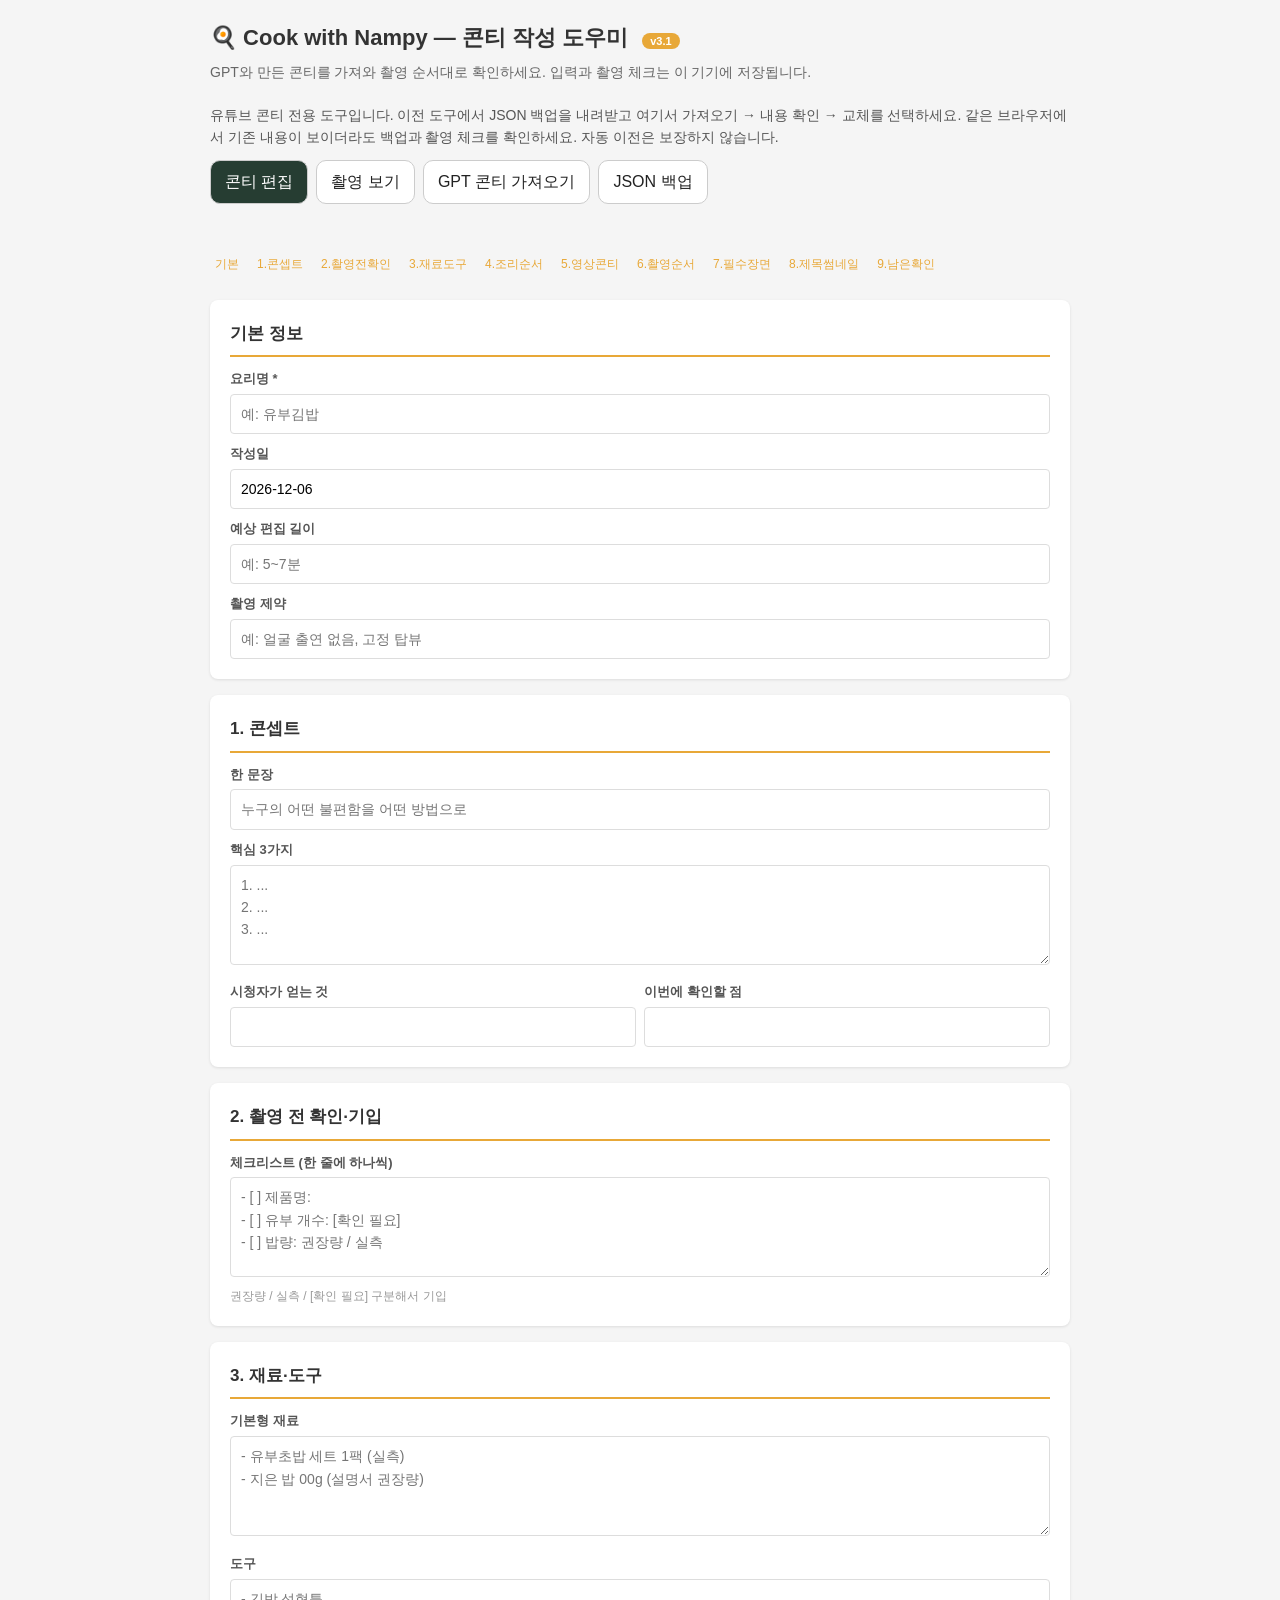
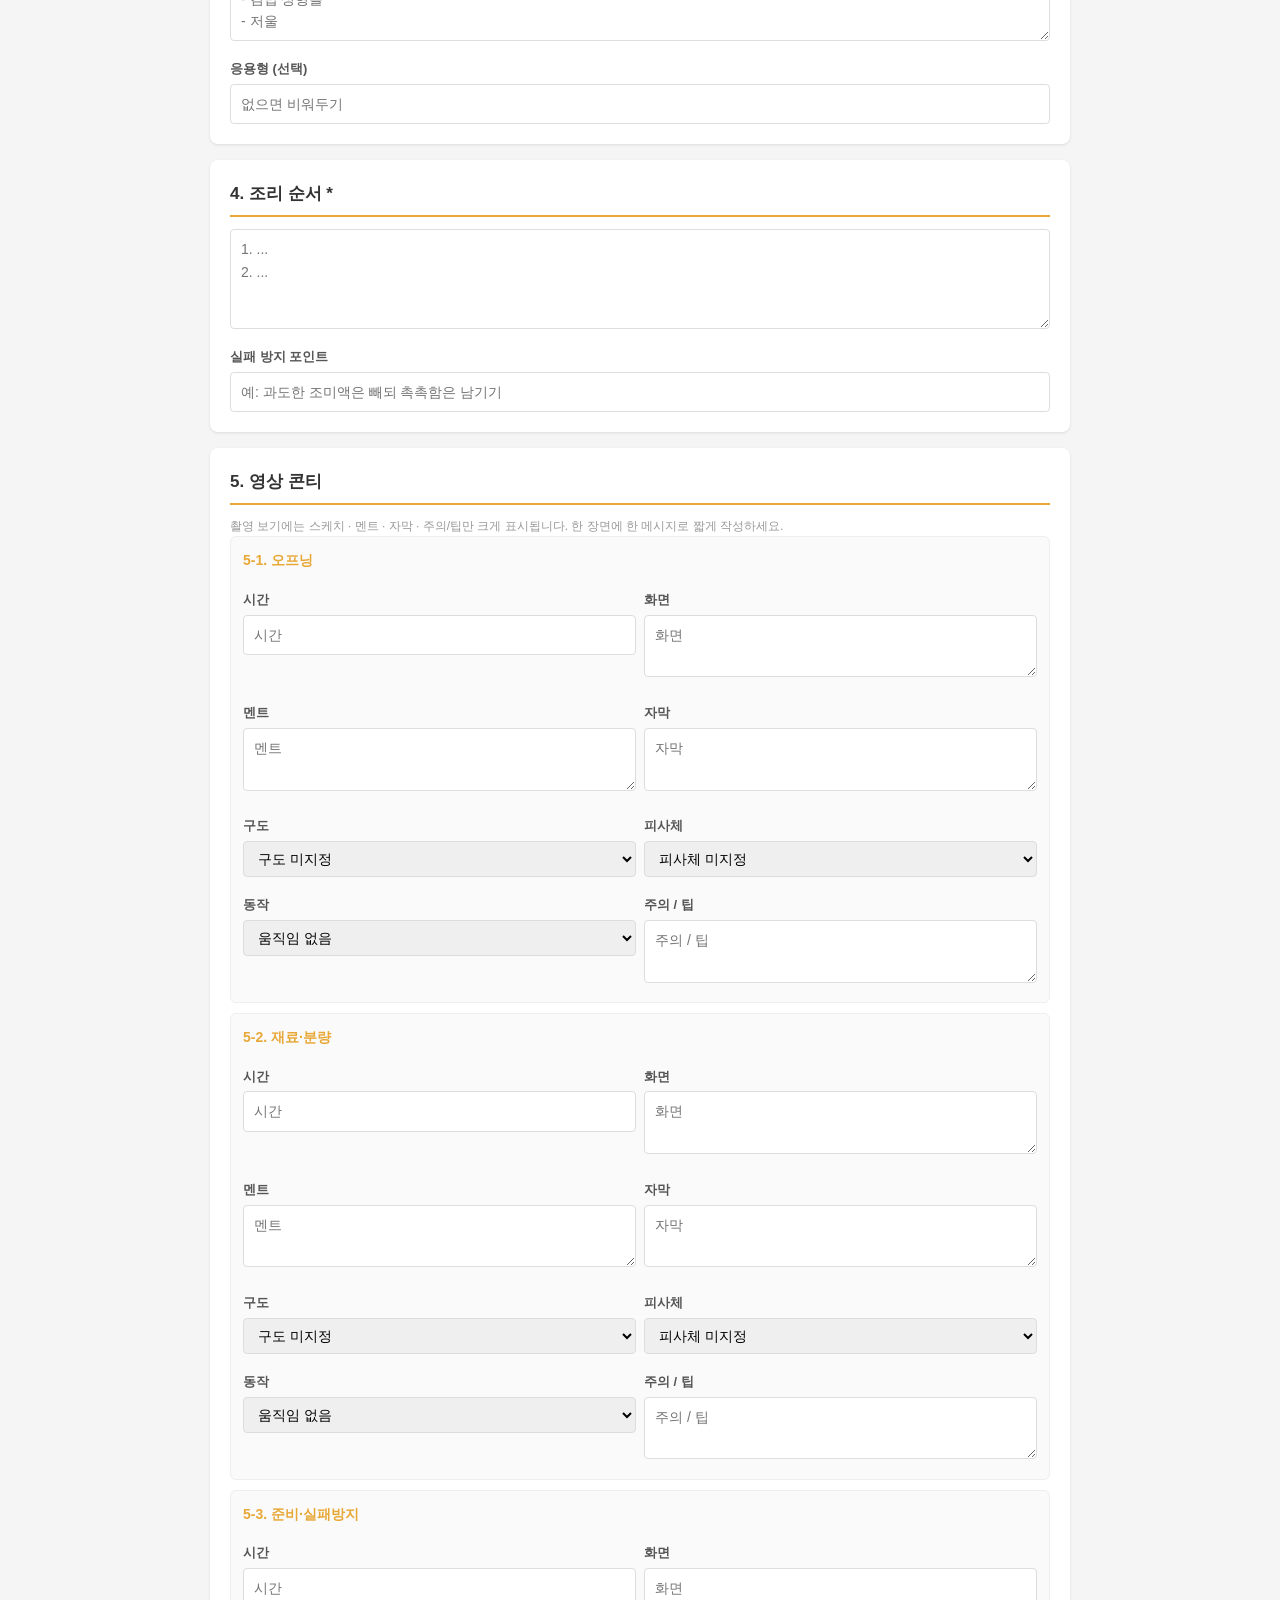
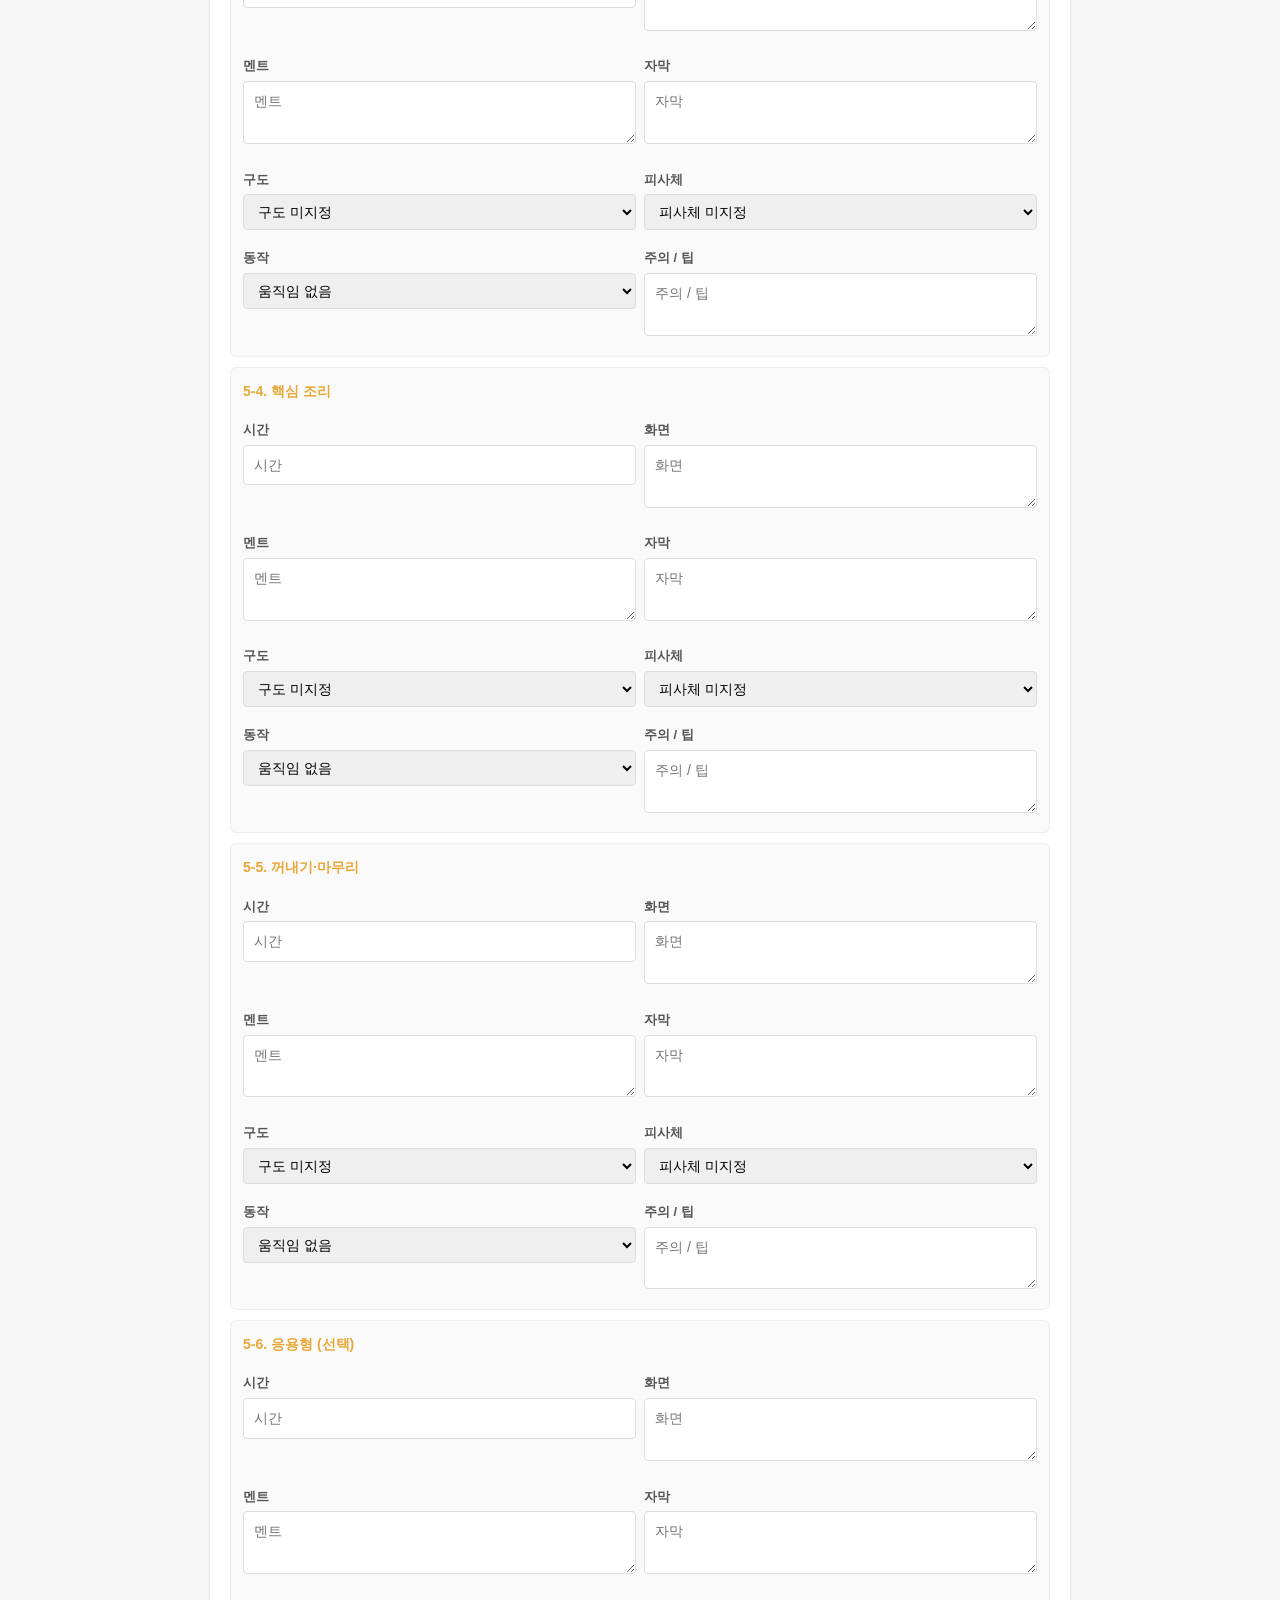
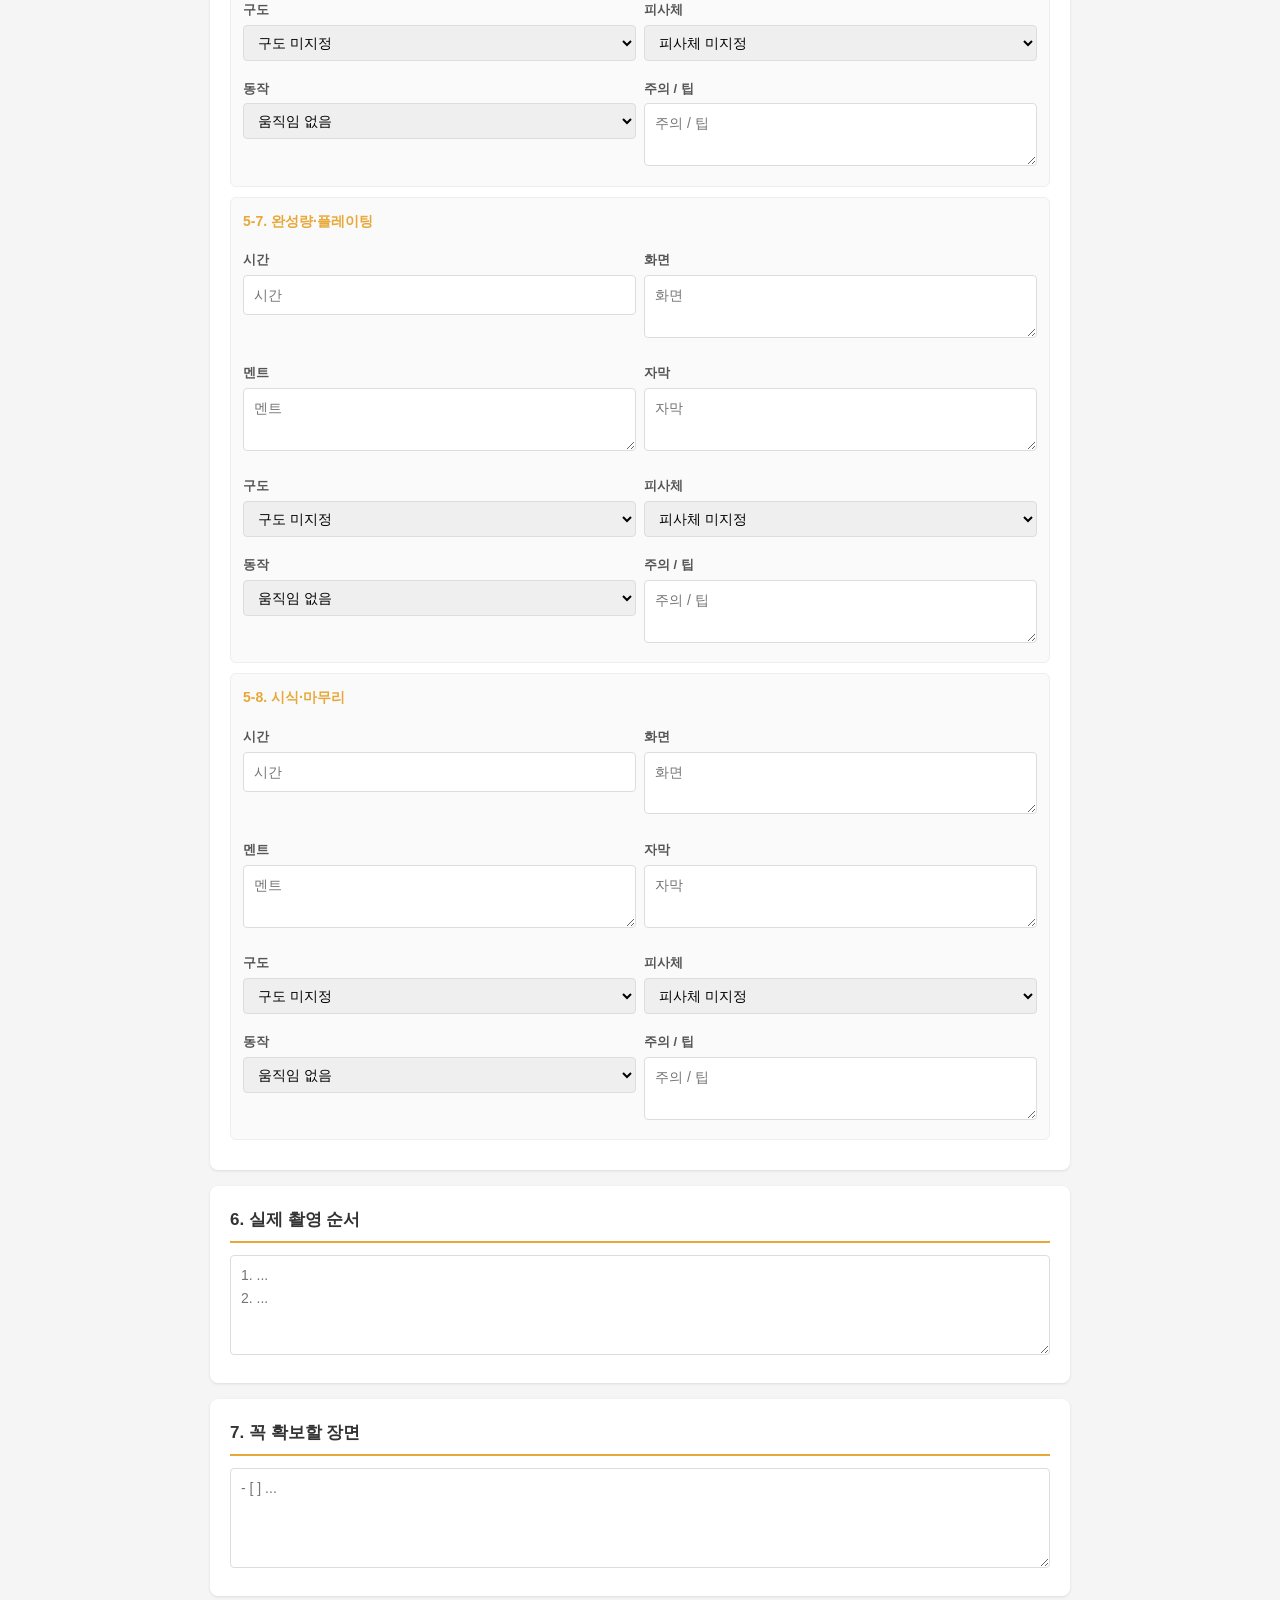
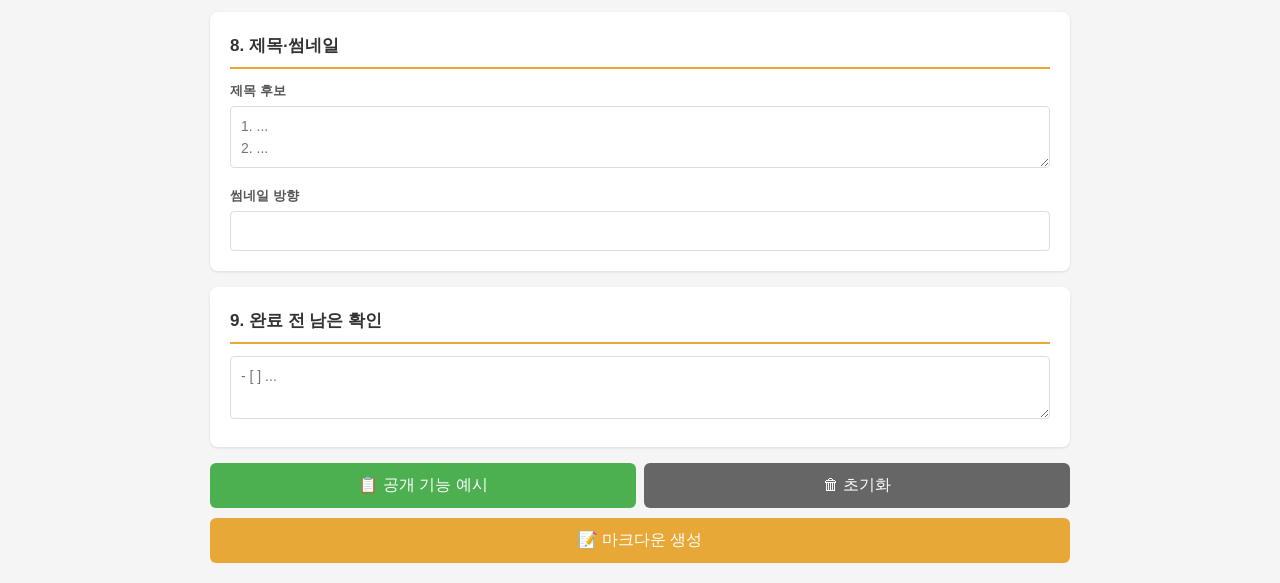
==== cook-conti.html @ 1c3e4130 "Add concise storyboard filming view with SVG shots, scripts, captions and tips" ====
<!DOCTYPE html>
<html lang="ko">
<head>
<meta charset="utf-8">
<meta name="viewport" content="width=device-width, initial-scale=1">
<title>Cook with Nampy — 콘티 작성 도우미</title>
<link rel="stylesheet" href="./assets/conti.css?v=3.1">
<style>
*{box-sizing:border-box;margin:0;padding:0}
body{font-family:'맑은 고딕','Malgun Gothic',sans-serif;background:#f5f5f5;color:#333;line-height:1.6}
.container{max-width:900px;margin:0 auto;padding:20px}
h1{font-size:22px;margin-bottom:6px}
.subtitle{color:#666;font-size:14px;margin-bottom:20px}
.card{background:#fff;border-radius:8px;padding:20px;margin-bottom:16px;box-shadow:0 1px 3px rgba(0,0,0,.1)}
.card h2{font-size:17px;margin-bottom:12px;padding-bottom:8px;border-bottom:2px solid #e8a838}
.card h3{font-size:15px;margin:14px 0 8px;color:#555}
label{display:block;font-size:13px;font-weight:bold;margin:10px 0 4px;color:#555}
input[type=text],textarea,select{width:100%;padding:8px 10px;border:1px solid #ddd;border-radius:4px;font-size:14px;font-family:inherit}
textarea{min-height:60px;resize:vertical}
textarea.tall{min-height:100px}
.hint{font-size:12px;color:#999;margin-top:2px}
.seg-box{background:#fafafa;border:1px solid #eee;border-radius:6px;padding:12px;margin-bottom:10px}
.seg-box h4{font-size:14px;margin-bottom:8px;color:#e8a838}
.grid2{display:grid;grid-template-columns:1fr 1fr;gap:8px}
.btn{background:#e8a838;color:#fff;border:none;padding:12px 24px;font-size:16px;border-radius:6px;cursor:pointer;width:100%;margin-top:10px}
.btn:hover{background:#d6962a}
.btn-green{background:#4CAF50}
.btn-gray{background:#666}
.btn-row{display:flex;gap:8px;margin-top:10px}
.btn-row .btn{margin-top:0}
.output{background:#1e1e1e;color:#d4d4d4;border-radius:8px;padding:20px;margin-top:16px;white-space:pre-wrap;font-family:'Consolas','Monaco',monospace;font-size:13px;max-height:600px;overflow-y:auto}
.autosave{font-size:12px;color:#999;text-align:right;margin-bottom:8px}
.warn{background:#fff3cd;border:1px solid #ffc107;border-radius:6px;padding:12px;margin-bottom:16px;font-size:14px;display:none}
.section-nav{position:sticky;top:0;background:#f5f5f5;padding:10px 0;z-index:10;margin-bottom:10px}
.section-nav a{font-size:12px;margin-right:8px;color:#e8a838;text-decoration:none}
.status-tag{font-size:11px;background:#e8a838;color:#fff;padding:2px 8px;border-radius:10px;margin-left:8px}
</style>
</head>
<body>
<div class="container">
<h1>🍳 Cook with Nampy — 콘티 작성 도우미 <span class="status-tag">v3.1</span></h1>
<p class="subtitle">GPT와 만든 콘티를 가져와 촬영 순서대로 확인하세요. 입력과 촬영 체크는 이 기기에 저장됩니다.</p>
<div class="autosave" id="autosaveMsg"></div>

<div class="warn" id="warnBox"></div>

<div id="editor">
<div class="section-nav">
<a href="#s0">기본</a><a href="#s1">1.콘셉트</a><a href="#s2">2.촬영전확인</a><a href="#s3">3.재료도구</a><a href="#s4">4.조리순서</a><a href="#s5">5.영상콘티</a><a href="#s6">6.촬영순서</a><a href="#s7">7.필수장면</a><a href="#s8">8.제목썸네일</a><a href="#s9">9.남은확인</a>
</div>

<div class="card" id="s0">
<h2>기본 정보</h2>
<label>요리명 *</label>
<input type="text" id="dishName" placeholder="예: 유부김밥">
<label>작성일</label>
<input type="text" id="writeDate">
<label>예상 편집 길이</label>
<input type="text" id="editLength" placeholder="예: 5~7분">
<label>촬영 제약</label>
<input type="text" id="constraints" placeholder="예: 얼굴 출연 없음, 고정 탑뷰">
</div>

<div class="card" id="s1">
<h2>1. 콘셉트</h2>
<label>한 문장</label>
<input type="text" id="concept1" placeholder="누구의 어떤 불편함을 어떤 방법으로">
<label>핵심 3가지</label>
<textarea id="concept3" class="tall" placeholder="1. ...&#10;2. ...&#10;3. ..."></textarea>
<div class="grid2">
<div><label>시청자가 얻는 것</label><input type="text" id="viewerGain"></div>
<div><label>이번에 확인할 점</label><input type="text" id="toVerify"></div>
</div>
</div>

<div class="card" id="s2">
<h2>2. 촬영 전 확인·기입</h2>
<label>체크리스트 (한 줄에 하나씩)</label>
<textarea id="checklist" class="tall" placeholder="- [ ] 제품명:&#10;- [ ] 유부 개수: [확인 필요]&#10;- [ ] 밥량: 권장량 / 실측"></textarea>
<p class="hint">권장량 / 실측 / [확인 필요] 구분해서 기입</p>
</div>

<div class="card" id="s3">
<h2>3. 재료·도구</h2>
<label>기본형 재료</label>
<textarea id="ingredients" class="tall" placeholder="- 유부초밥 세트 1팩 (실측)&#10;- 지은 밥 00g (설명서 권장량)"></textarea>
<label>도구</label>
<textarea id="tools" placeholder="- 김밥 성형틀&#10;- 저울"></textarea>
<label>응용형 (선택)</label>
<input type="text" id="variation" placeholder="없으면 비워두기">
</div>

<div class="card" id="s4">
<h2>4. 조리 순서 *</h2>
<textarea id="cookSteps" class="tall" placeholder="1. ...&#10;2. ..."></textarea>
<label>실패 방지 포인트</label>
<input type="text" id="failPoint" placeholder="예: 과도한 조미액은 빼되 촉촉함은 남기기">
</div>

<div class="card" id="s5">
<h2>5. 영상 콘티</h2>
<p class="hint">촬영 보기에는 스케치 · 멘트 · 자막 · 주의/팁만 크게 표시됩니다. 한 장면에 한 메시지로 짧게 작성하세요.</p>
<div id="segments"></div>
</div>

<div class="card" id="s6">
<h2>6. 실제 촬영 순서</h2>
<textarea id="shootOrder" class="tall" placeholder="1. ...&#10;2. ..."></textarea>
</div>

<div class="card" id="s7">
<h2>7. 꼭 확보할 장면</h2>
<textarea id="mustShots" class="tall" placeholder="- [ ] ..."></textarea>
</div>

<div class="card" id="s8">
<h2>8. 제목·썸네일</h2>
<label>제목 후보</label>
<textarea id="titles" placeholder="1. ...&#10;2. ..."></textarea>
<label>썸네일 방향</label>
<input type="text" id="thumbnail">
</div>

<div class="card" id="s9">
<h2>9. 완료 전 남은 확인</h2>
<textarea id="remaining" placeholder="- [ ] ..."></textarea>
</div>

<div class="btn-row">
<button class="btn btn-green" onclick="loadExample()">📋 공개 기능 예시</button>
<button class="btn btn-gray" onclick="clearAll()">🗑 초기화</button>
</div>
<button class="btn" onclick="generate()">📝 마크다운 생성</button>
<div class="btn-row" id="afterGen" style="display:none">
<button class="btn btn-green" onclick="copyOutput()">📋 복사</button>
<button class="btn btn-gray" onclick="downloadMd()">💾 .md 다운로드</button>
</div>
<div class="output" id="output" style="display:none"></div>
</div>
<section id="shooting" hidden></section>
</div>

<script>
const SEGMENTS=[
 ['5-1. 오프닝','seg1'],
 ['5-2. 재료·분량','seg2'],
 ['5-3. 준비·실패방지','seg3'],
 ['5-4. 핵심 조리','seg4'],
 ['5-5. 꺼내기·마무리','seg5'],
 ['5-6. 응용형 (선택)','seg6'],
 ['5-7. 완성량·플레이팅','seg7'],
 ['5-8. 시식·마무리','seg8'],
];
const FIELDS=['time','screen','script','subtitle','angle','subject','motion','notes'];
const SHOT_OPTIONS={angle:{'':'구도 미지정',top:'탑뷰 · 위에서',oblique:'45도 · 비스듬히',front:'정면',close:'클로즈업'},subject:{'':'피사체 미지정',board:'도마',bowl:'그릇',pan:'팬',plate:'완성 접시',hands:'손동작'},motion:{'':'움직임 없음',none:'움직임 없음',left:'왼쪽으로',right:'오른쪽으로',down:'아래로',in:'가운데로'}};
const FIELD_LABELS={time:'시간',screen:'화면',script:'멘트',subtitle:'자막',angle:'구도',subject:'피사체',motion:'동작',notes:'주의 / 팁'};

// 세그먼트 입력란 생성
(function(){
  const c=document.getElementById('segments');
  SEGMENTS.forEach(([title,prefix])=>{
    const div=document.createElement('div');
    div.className='seg-box';
    let h=`<h4>${title}</h4><div class="grid2">`;
    FIELDS.forEach(f=>{
      h+=`<div><label for="${prefix}_${f}">${FIELD_LABELS[f]}</label>${SHOT_OPTIONS[f]?`<select id="${prefix}_${f}">${Object.entries(SHOT_OPTIONS[f]).map(([v,label])=>`<option value="${v}">${label}</option>`).join('')}</select>`:f==='time'?`<input type="text" id="${prefix}_${f}" placeholder="${FIELD_LABELS[f]}">`:`<textarea id="${prefix}_${f}" placeholder="${FIELD_LABELS[f]}"></textarea>`}</div>`;
    });
    h+='</div>';
    div.innerHTML=h;
    c.appendChild(div);
  });
})();

// 자동 저장
const ALL_IDS=['dishName','writeDate','editLength','constraints','concept1','concept3','viewerGain','toVerify','checklist','ingredients','tools','variation','cookSteps','failPoint','shootOrder','mustShots','titles','thumbnail','remaining'];
SEGMENTS.forEach(([t,p])=>FIELDS.forEach(f=>ALL_IDS.push(`${p}_${f}`)));

function saveAll(){
  const data={};
  ALL_IDS.forEach(id=>{const el=document.getElementById(id);if(el)data[id]=el.value;});
  try{localStorage.setItem('cookContiV31',JSON.stringify(data));}catch(e){document.getElementById('autosaveMsg').textContent='저장 실패 · JSON 백업을 다운로드하세요';return false;}
  document.getElementById('autosaveMsg').textContent='✓ 자동 저장됨 '+new Date().toLocaleTimeString();
}
function restoreAll(){
  try{
    const data=JSON.parse(localStorage.getItem('cookContiV31')||'{}');
    ALL_IDS.forEach(id=>{const el=document.getElementById(id);if(el&&data[id]!==undefined)el.value=data[id];});
    if(Object.keys(data).length>0)document.getElementById('autosaveMsg').textContent='✓ 이전 입력 복원됨';
  }catch(e){}
}
ALL_IDS.forEach(id=>{
  const el=document.getElementById(id);
  if(el)el.addEventListener('input',()=>{window._lastMd='';document.getElementById('afterGen').style.display='none';document.getElementById('output').style.display='none';document.getElementById('warnBox').dataset.confirmed='';clearTimeout(window._st);window._st=setTimeout(saveAll,800);});
});
document.getElementById('writeDate').value=new Date().toLocaleDateString('sv-SE');
// Copy a legacy draft once; never modify the old tool's saved data.
try{
 if(!localStorage.getItem('cookContiV31Migrated')){
  if(localStorage.getItem('cookContiV31')===null){
   const raw=localStorage.getItem('cookContiV2');
   if(raw){const data=JSON.parse(raw);if(data&&typeof data==='object'&&!Array.isArray(data)&&ALL_IDS.every(id=>data[id]===undefined||typeof data[id]==='string'))localStorage.setItem('cookContiV31',raw);}
  }
  localStorage.setItem('cookContiV31Migrated','1');
 }
}catch(e){}
restoreAll();

function val(id){const el=document.getElementById(id);return el?el.value.trim():'';}
function segVal(prefix){
  const o={};
  FIELDS.forEach(f=>o[f]=val(`${prefix}_${f}`));
  return o;
}

function loadExample(){
 if(!confirm('현재 콘티를 공개 기능 예시로 교체할까요? 먼저 JSON 백업을 권합니다.'))return;
 ALL_IDS.forEach(id=>{document.getElementById(id).value='';});
 document.getElementById('dishName').value='공개 기능 예시';
 document.getElementById('writeDate').value=new Date().toLocaleDateString('sv-SE');
 document.getElementById('concept1').value='도구 기능 확인을 위한 가상 예시입니다.';
 document.getElementById('cookSteps').value='1. 준비하기\n2. 과정 촬영하기\n3. 마무리하기';
 document.getElementById('checklist').value='- [ ] 배터리 확인';
 document.getElementById('shootOrder').value='1. 준비 장면\n2. 핵심 과정\n3. 완성 장면';
 document.getElementById('mustShots').value='- [ ] 완성 장면';
 for(const [title,prefix] of SEGMENTS){document.getElementById(prefix+'_screen').value='가상 예시: '+title;document.getElementById(prefix+'_script').value='이곳에 논의한 멘트를 입력하세요.';document.getElementById(prefix+'_angle').value=['top','oblique','close'][Number(prefix.slice(3))%3];document.getElementById(prefix+'_subject').value=prefix==='seg1'?'plate':'board';document.getElementById(prefix+'_notes').value='빛이 손에 가리지 않게 확인하세요.';}
 localStorage.removeItem('cookContiShootV31');window.dispatchEvent(new Event('conti-replaced'));saveAll();
}
function clearAll(){
  if(!confirm('모든 입력과 촬영 체크를 지울까요? 필요한 내용은 먼저 JSON 백업하세요.'))return;
  clearTimeout(window._st);
  localStorage.removeItem('cookContiShootV31');
  window.dispatchEvent(new Event('conti-replaced'));
  ALL_IDS.forEach(id=>{const el=document.getElementById(id);if(el)el.value='';});
  localStorage.removeItem('cookContiV31');
  document.getElementById('writeDate').value=new Date().toLocaleDateString('sv-SE');
}

function generate(){
  const warn=document.getElementById('warnBox');
  const missing=[];
  if(!val('dishName'))missing.push('요리명');
  if(!val('cookSteps'))missing.push('조리 순서');
  if(missing.length>0 && warn.dataset.confirmed!=='1'){
    warn.style.display='block';
    warn.innerHTML='⚠️ 다음 항목을 입력해 주세요: <b>'+missing.join(', ')+'</b><br>그래도 생성하려면 다시 눌러주세요.';
    warn.dataset.confirmed='1';
    return;
  }
  if(warn.dataset.confirmed!=='1'&&!val('concept1')){
    warn.style.display='block';
    warn.innerHTML='⚠️ 콘셉트가 비어 있습니다. 그래도 생성하려면 다시 눌러주세요.';
    warn.dataset.confirmed='1';
    return;
  }
  warn.style.display='none';
  warn.dataset.confirmed='';

  const d=val('dishName');
  const L=[];
  L.push(`# ${d} 영상 콘티 & 스크립트`);
  L.push(`작성일: ${val('writeDate')}`);
  L.push(`현재 상태: 콘티 초안`);
  L.push(`예상 편집 길이: ${val('editLength')||'[작성 필요]'}`);
  L.push(`촬영 제약: ${val('constraints')||'[작성 필요]'}`);
  L.push(``);
  L.push(`## 1. 콘셉트`);
  L.push(`한 문장: ${val('concept1')||'[작성 필요]'}`);
  L.push(``);
  L.push(`핵심 3가지:`);
  L.push(val('concept3')||'[작성 필요]');
  L.push(``);
  L.push(`- 시청자가 얻는 것: ${val('viewerGain')||'[작성 필요]'}`);
  L.push(`- 이번에 확인할 점: ${val('toVerify')||'[작성 필요]'}`);
  L.push(``);
  L.push(`## 2. 촬영 전 확인·기입`);
  L.push(val('checklist')||'[작성 필요]');
  L.push(``);
  L.push(`## 3. 재료·도구`);
  L.push(`### 기본형 재료`);
  L.push(val('ingredients')||'[작성 필요]');
  L.push(``);
  L.push(`### 도구`);
  L.push(val('tools')||'[작성 필요]');
  if(val('variation')){L.push(``);L.push(`### 응용형: ${val('variation')}`);}
  L.push(``);
  L.push(`## 4. 조리 순서`);
  L.push(val('cookSteps'));
  L.push(``);
  L.push(`- 실패 방지 포인트: ${val('failPoint')||'[작성 필요]'}`);
  L.push(``);
  L.push(`## 5. 영상 콘티`);
  SEGMENTS.forEach(([title,prefix],idx)=>{
    const s=segVal(prefix);
    const isOptional = prefix==='seg6';
    const hasAny = s.time||s.screen||s.script||s.subtitle;
    if(!hasAny && isOptional) return; // 응용형만 생략
    L.push(`### ${title}`);
    if(!hasAny){
      L.push('[작성 필요]');
    }else{
      if(s.time)L.push(`- 시간: ${s.time}`);
      if(s.screen)L.push(`- 화면: ${s.screen}`);
      if(s.script)L.push(`- 멘트: ${s.script}`);
      if(s.subtitle)L.push(`- 자막: ${s.subtitle}`);
      for(const field of ['angle','subject','motion','notes'])if(s[field])L.push(`- ${FIELD_LABELS[field]}: ${s[field]}`);
    }
    L.push(``);
  });
  L.push(`## 6. 실제 촬영 순서`);
  L.push(val('shootOrder')||'[작성 필요]');
  L.push(``);
  L.push(`## 7. 꼭 확보할 장면`);
  L.push(val('mustShots')||'[작성 필요]');
  L.push(``);
  L.push(`## 8. 제목·썸네일`);
  L.push(`### 제목 후보`);
  L.push(val('titles')||'[작성 필요]');
  L.push(``);
  L.push(`썸네일: ${val('thumbnail')||'[작성 필요]'}`);
  L.push(``);
  L.push(`## 9. 완료 전 남은 확인`);
  L.push(val('remaining')||'[작성 필요]');

  const out=L.join('\n');
  window._lastMd=out;
  window._lastTitle=d;
  const el=document.getElementById('output');
  el.textContent=out;
  el.style.display='block';
  document.getElementById('afterGen').style.display='flex';
  el.scrollIntoView({behavior:'smooth'});
}
function copyOutput(){
  generate();
  const t=window._lastMd||'';
  if(!t)return;
  navigator.clipboard.writeText(t).then(()=>{
    alert('✓ 클립보드에 복사됐습니다.');
  }).catch(()=>{
    alert('✗ 복사에 실패했습니다. .md 다운로드를 이용해 주세요.');
  });
}
function downloadMd(){
  generate();
  const t=window._lastMd||'';
  if(!t)return;
  const title=(window._lastTitle||'conti').replace(/[^\w가-힣]+/g,'-');
  const blob=new Blob([t],{type:'text/markdown;charset=utf-8'});
  const a=document.createElement('a');
  a.href=URL.createObjectURL(blob);
  a.download=title+'-conti.md';
  a.click();
  URL.revokeObjectURL(a.href);
}
</script>
<script src="./assets/sketch.js?v=3.1"></script>
<script src="./assets/conti.js?v=3.1"></script>
</body>
</html>
---- assets/conti.css ----
:root{--conti-accent:#965800}html{scroll-padding-top:120px}body{font-family:-apple-system,BlinkMacSystemFont,'맑은 고딕',sans-serif}.container{padding:16px 16px 100px}.status-tag{background:var(--conti-accent)}.section-nav a{color:var(--conti-accent);display:inline-block;padding:5px}.conti-toolbar{display:flex;flex-wrap:wrap;gap:8px;padding:12px 0;position:sticky;top:0;background:#f5f5f5;z-index:20}.conti-toolbar button,.shoot-controls button,.conti-import button{min-height:44px;padding:10px 14px;border:1px solid #ccc;border-radius:10px;background:white;color:#222;font-size:16px}.conti-toolbar button[aria-pressed=true]{background:#263d32;color:white}.section-nav{position:static}input[type=text],textarea{font-size:16px;line-height:1.6}textarea{min-height:100px}.shoot-card{padding:20px;background:#fff;border-radius:14px;margin:14px 0;border:1px solid #ddd}.shoot-card h2{font-size:24px}.shoot-card h3{font-size:15px;color:#666;margin:16px 0 4px}.shoot-card p{white-space:pre-wrap;font-size:21px;line-height:1.7;overflow-wrap:anywhere}.shoot-card.done{border:2px solid #287147}.shoot-card.done h2::after{content:' ✓'}.shoot-controls{display:flex;flex-wrap:wrap;gap:8px;margin-top:16px}.shoot-check{display:flex;align-items:flex-start;gap:12px;padding:12px 0;color:#222;font-size:18px;white-space:pre-wrap}.shoot-check input{width:24px;height:24px;flex-shrink:0;margin-top:3px}.shoot-check:has(input:checked){color:#657069;text-decoration:line-through}.shoot-progress{font-size:18px;padding:14px;background:#e7eee9;border-radius:12px}.conti-import{background:white;padding:16px;border:1px solid #ccc;border-radius:12px;margin-bottom:16px}.conti-import textarea{width:100%;min-height:180px}.conti-note{font-size:14px;color:#555;line-height:1.6}.conti-save{min-height:24px;font-size:14px;color:#344f3c}.shooting-mode .subtitle,.shooting-mode .section-nav{display:none}button{touch-action:manipulation}button:disabled{opacity:.45}button:focus-visible,a:focus-visible,input:focus-visible,textarea:focus-visible{outline:3px solid #1967d2;outline-offset:2px}[hidden]{display:none!important}@media(max-width:600px){.grid2{grid-template-columns:1fr}.btn-row{flex-wrap:wrap}.btn-row .btn{flex:1;min-width:130px}.container h1{font-size:20px}.conti-toolbar{gap:6px}.conti-toolbar button{flex:1;padding:10px 8px}.shoot-card{padding:16px}.shoot-card p{font-size:20px}}
@media(max-width:600px){.conti-toolbar{display:grid;grid-template-columns:1fr 1fr}.conti-toolbar button{min-height:46px;white-space:nowrap;font-size:15px}.shoot-card label{font-weight:500}}
/* Filming view: one scene, four essentials. */
.scene-nav{display:flex;gap:8px;position:sticky;top:66px;z-index:15;background:#f5f5f5;padding:10px 0}.scene-nav button,.scene-nav select{min-height:44px;border:1px solid #ccd3ca;border-radius:10px;background:white;color:#243b2f;font:inherit}.scene-nav button{padding:8px 12px;white-space:nowrap}.scene-nav select{flex:1;width:0;font-size:15px;font-weight:600}.shooting-mode .container>h1,.shooting-mode .autosave,.shooting-mode .migration-note,.shooting-mode #import-mode,.shooting-mode #backup-conti{display:none}.shooting-mode .conti-toolbar{display:flex;padding:8px 0}.shooting-mode .conti-toolbar button{flex:1;min-height:44px}.shooting-mode .conti-save{font-size:12px;min-height:0}.shooting-mode #shooting>h1{font-size:21px;margin:12px 0 4px}.shoot-progress{background:transparent;padding:0;color:#617267;font-size:14px}.scene-card{margin-top:0;padding:16px 18px;border-radius:16px}.scene-card h2{font-size:18px;margin:0 0 12px;color:#365441}.story-frame{margin:0}.story-frame svg{display:block;width:100%;height:auto;max-height:235px}.story-frame figcaption{font-size:14px;line-height:1.5;color:#5c695f;padding:8px 0;white-space:pre-wrap;overflow-wrap:anywhere}.scene-copy h3{font-size:11px;letter-spacing:.08em;margin:13px 0 4px;color:#66726a}.scene-copy p{font-size:22px;line-height:1.5;font-weight:600;margin:0}.scene-copy .shot-subtitle p{font-size:18px;display:inline-block;background:#263f32;color:#fff;border-radius:6px;padding:6px 10px}.scene-copy .shot-notes{border-left:3px solid #bb713b;padding-left:10px}.scene-copy .shot-notes p{font-size:15px;font-weight:400;color:#78512d}.scene-card>.shoot-check{border-top:1px solid #e7eae3;margin-top:16px;font-size:16px;padding-bottom:6px}.scene-reorder summary,.shoot-reference>summary{cursor:pointer;font-size:13px;color:#67756a;padding:10px 0}.shoot-reference{margin-top:12px}.shoot-reference .shoot-card p{font-size:17px}.scene-card.done{background:#f5f8f3}.scene-card.done .scene-copy{text-decoration:none}select{font-family:inherit}button,input,textarea,select{font-family:inherit}@media(min-width:800px){.scene-card{display:grid;grid-template-columns:1fr 1fr;gap:0 24px}.scene-card>h2,.scene-card>.shoot-check,.scene-card>.scene-reorder{grid-column:1/-1}.story-frame svg{max-height:300px}.scene-copy h3:first-child{margin-top:0}}@media(max-width:420px){.scene-nav{top:60px}.scene-nav button{padding:8px}.scene-card{padding:14px}.scene-copy p{font-size:21px}.story-frame svg{max-height:190px}}
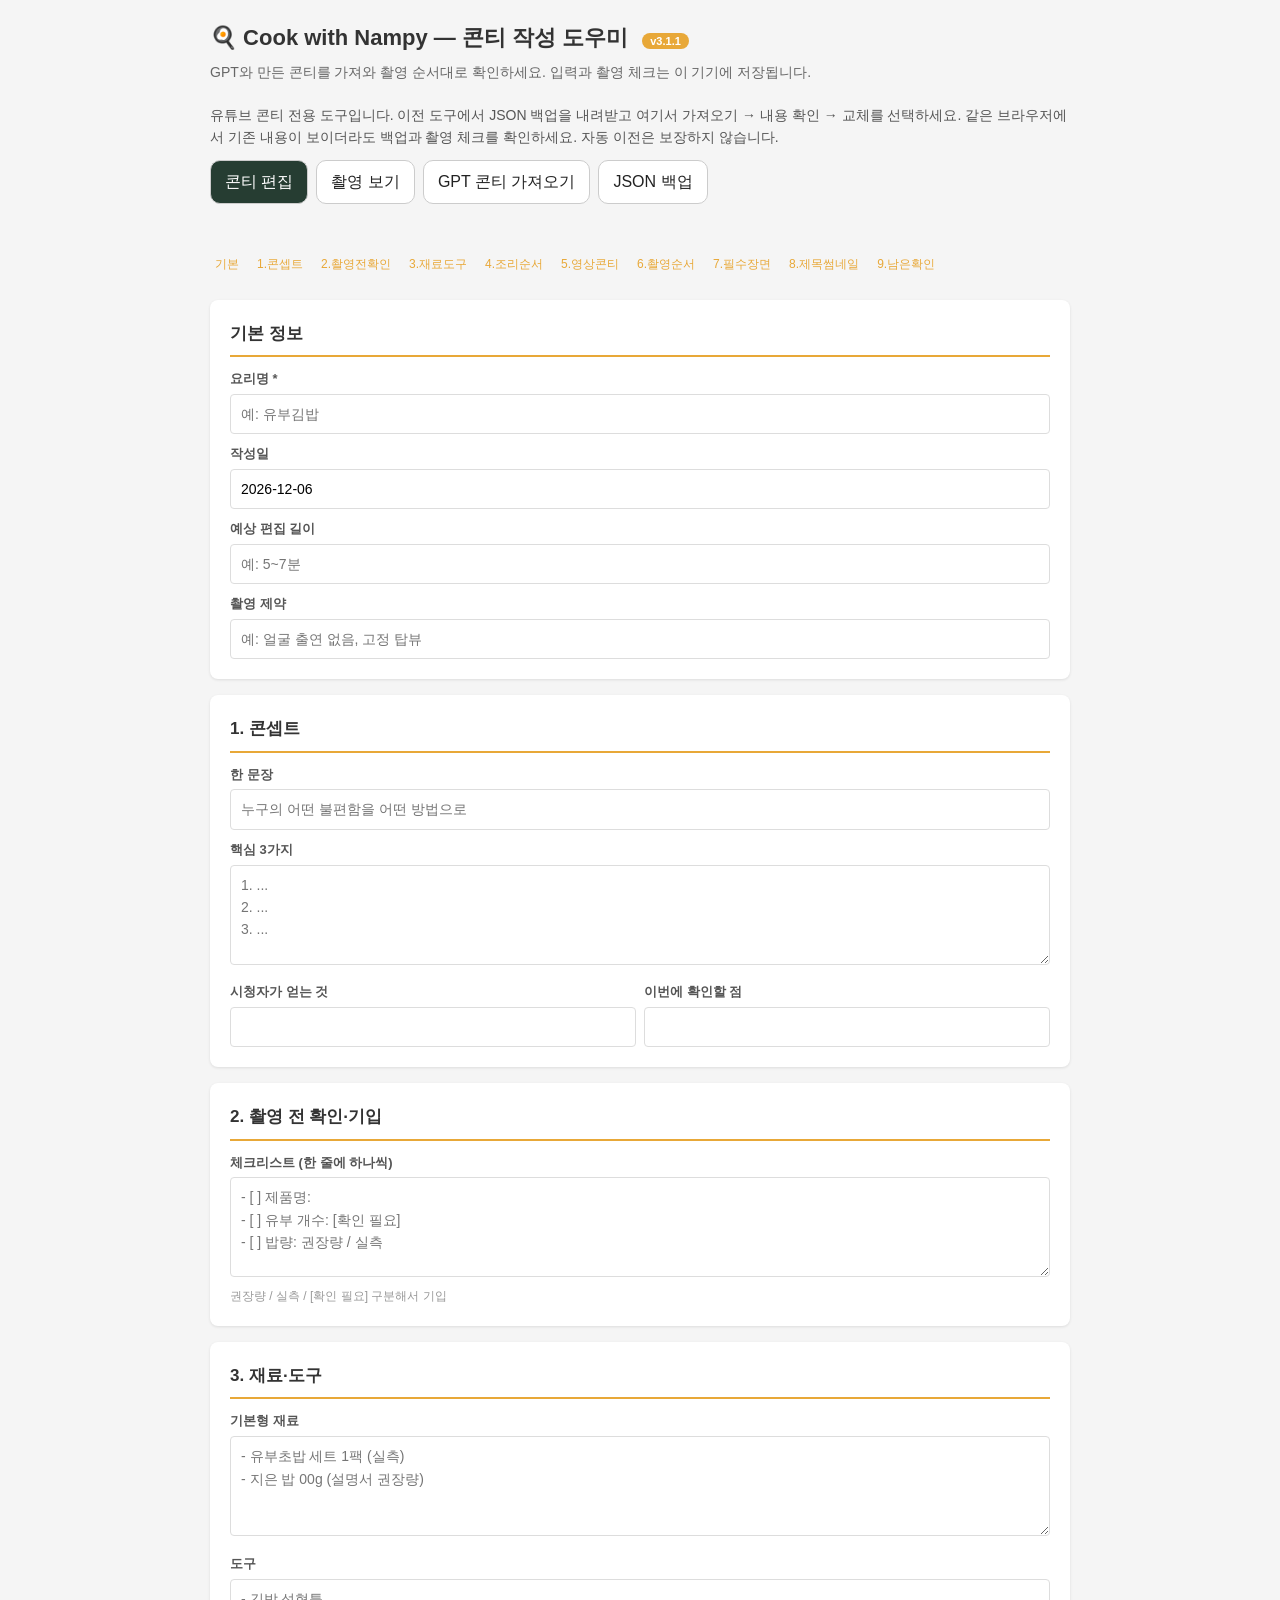
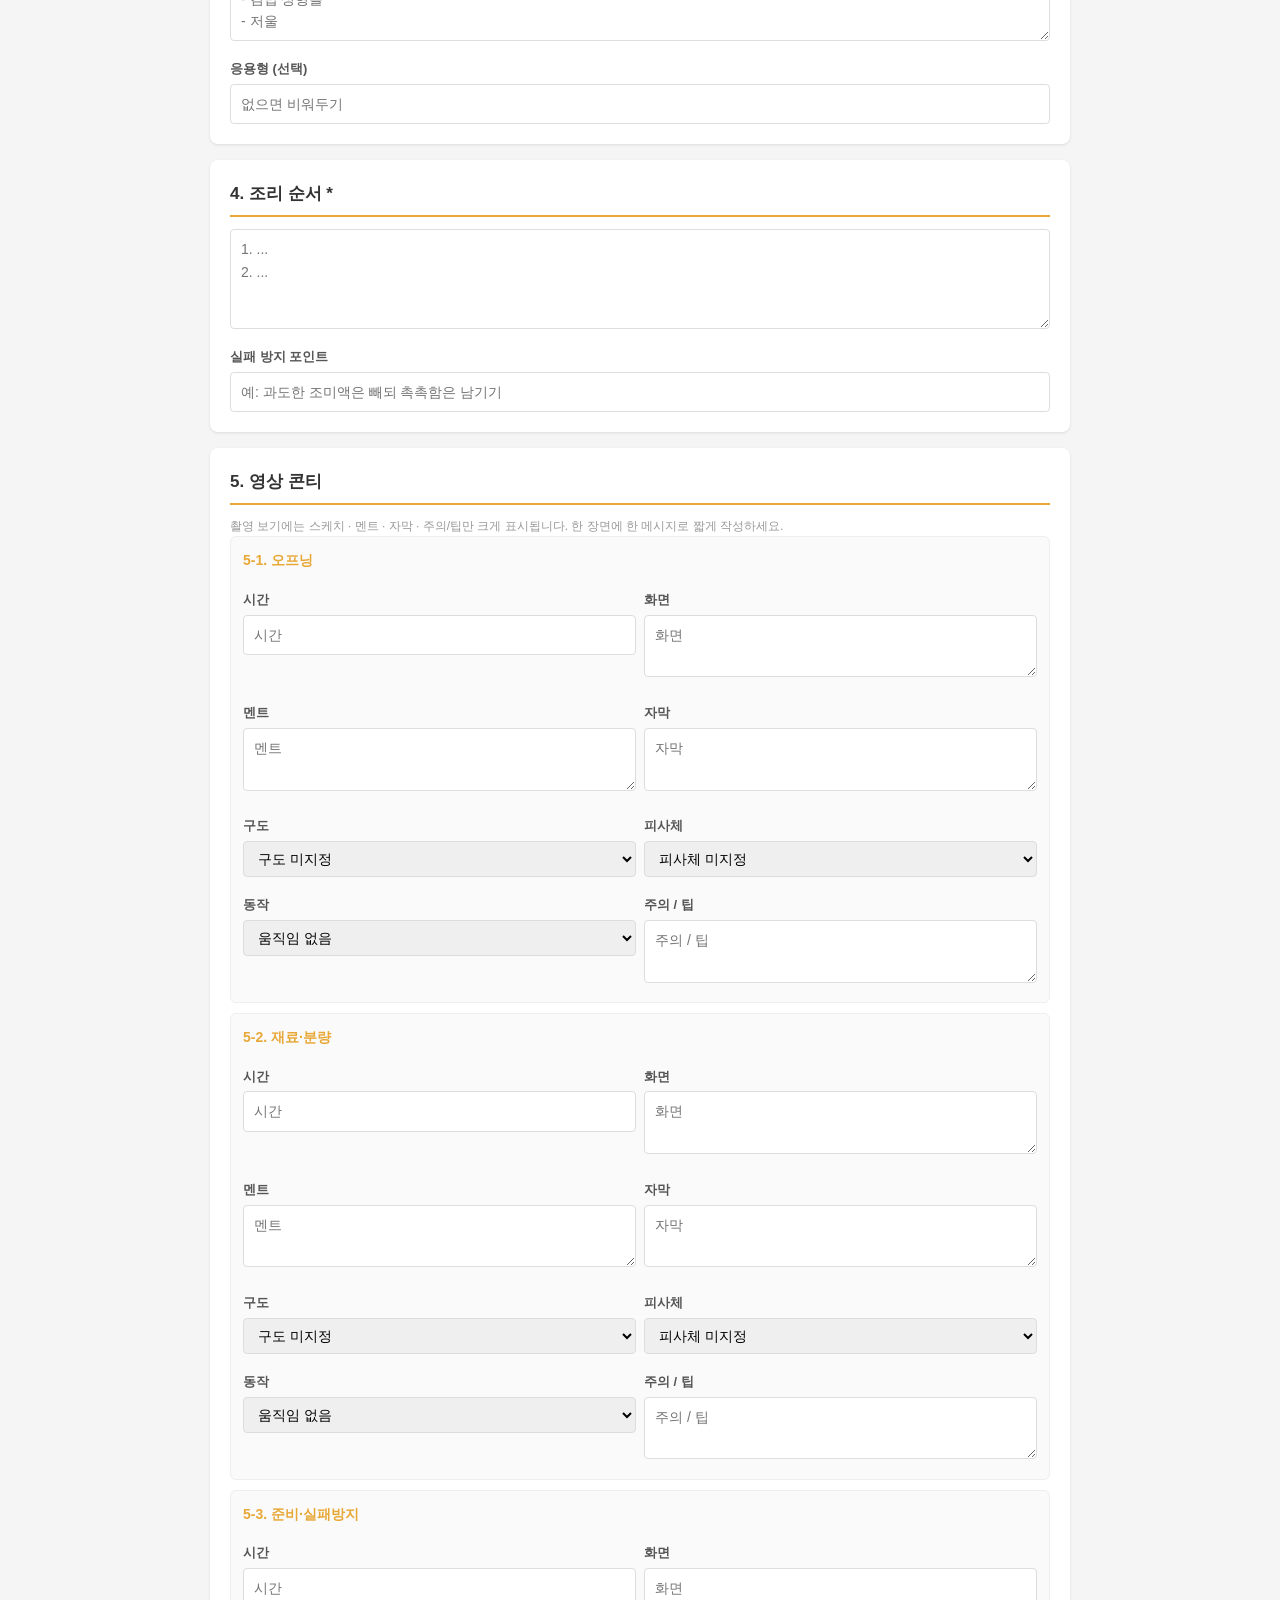
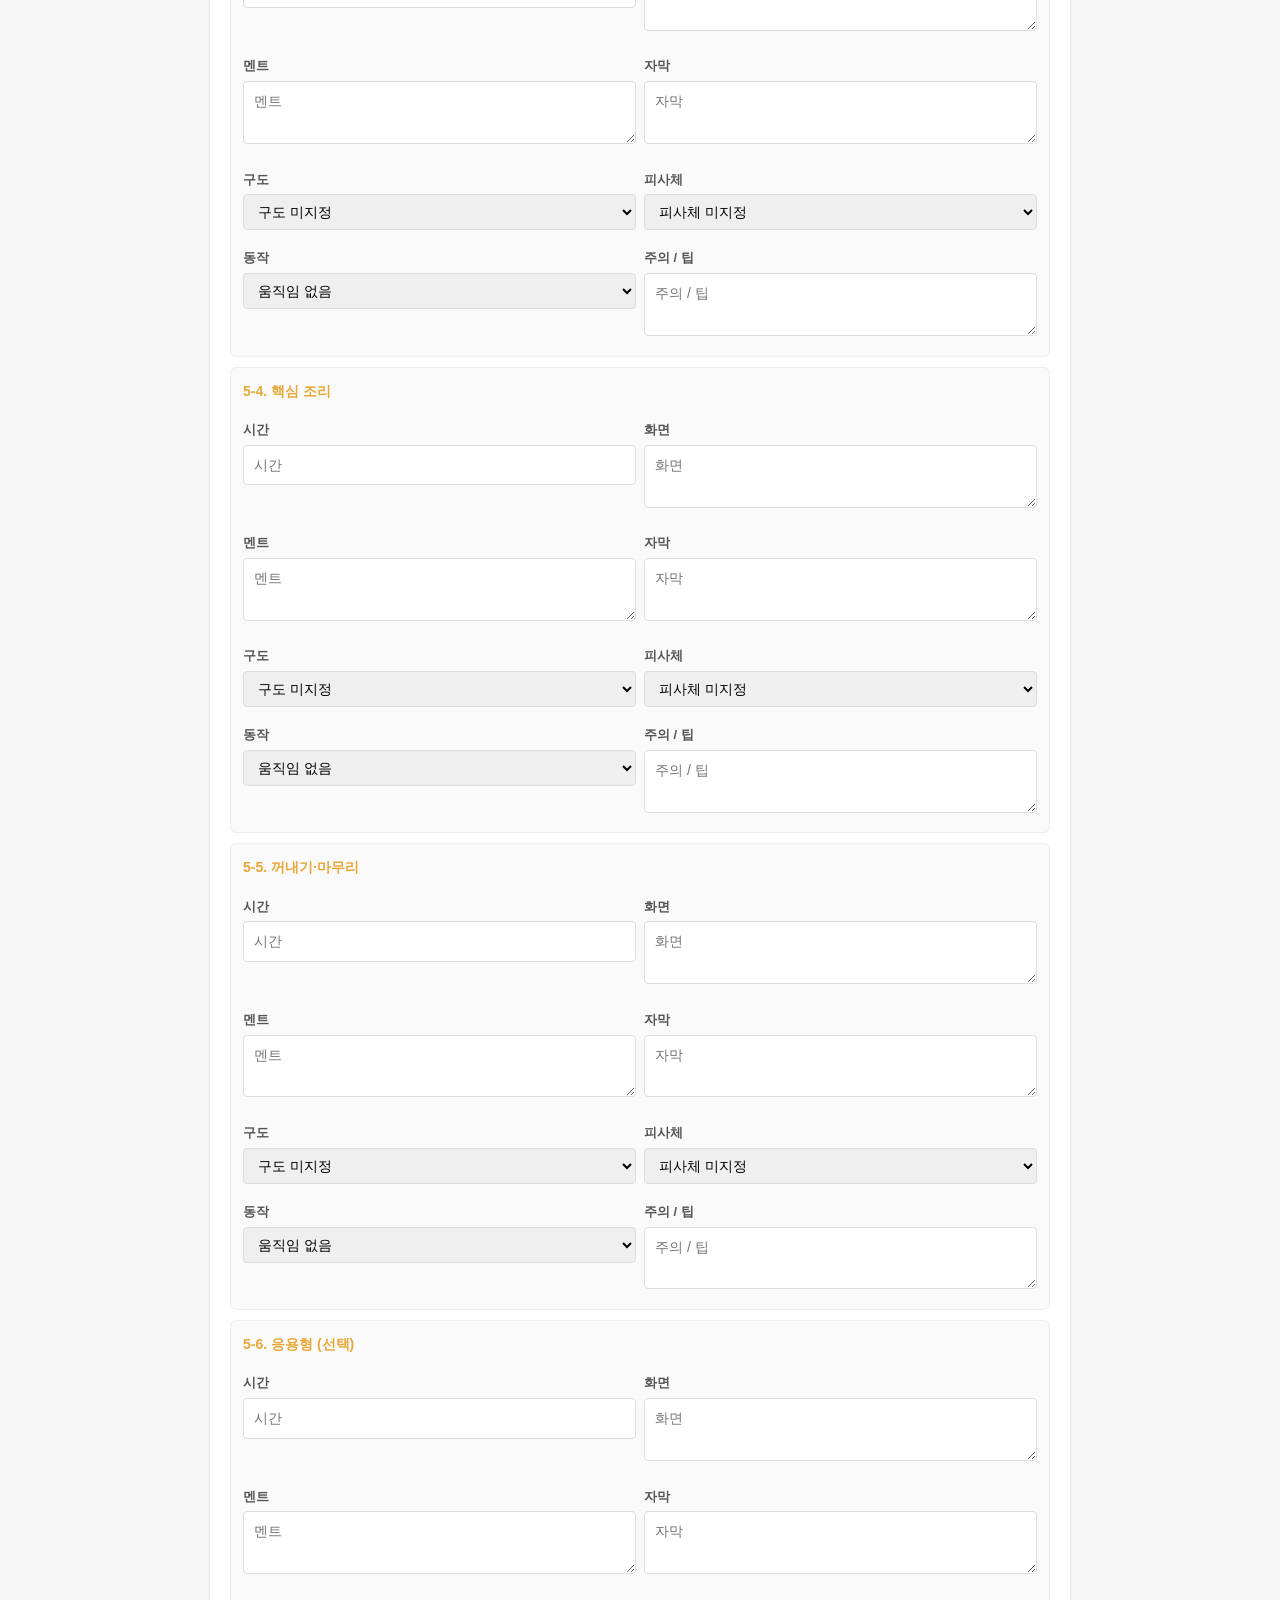
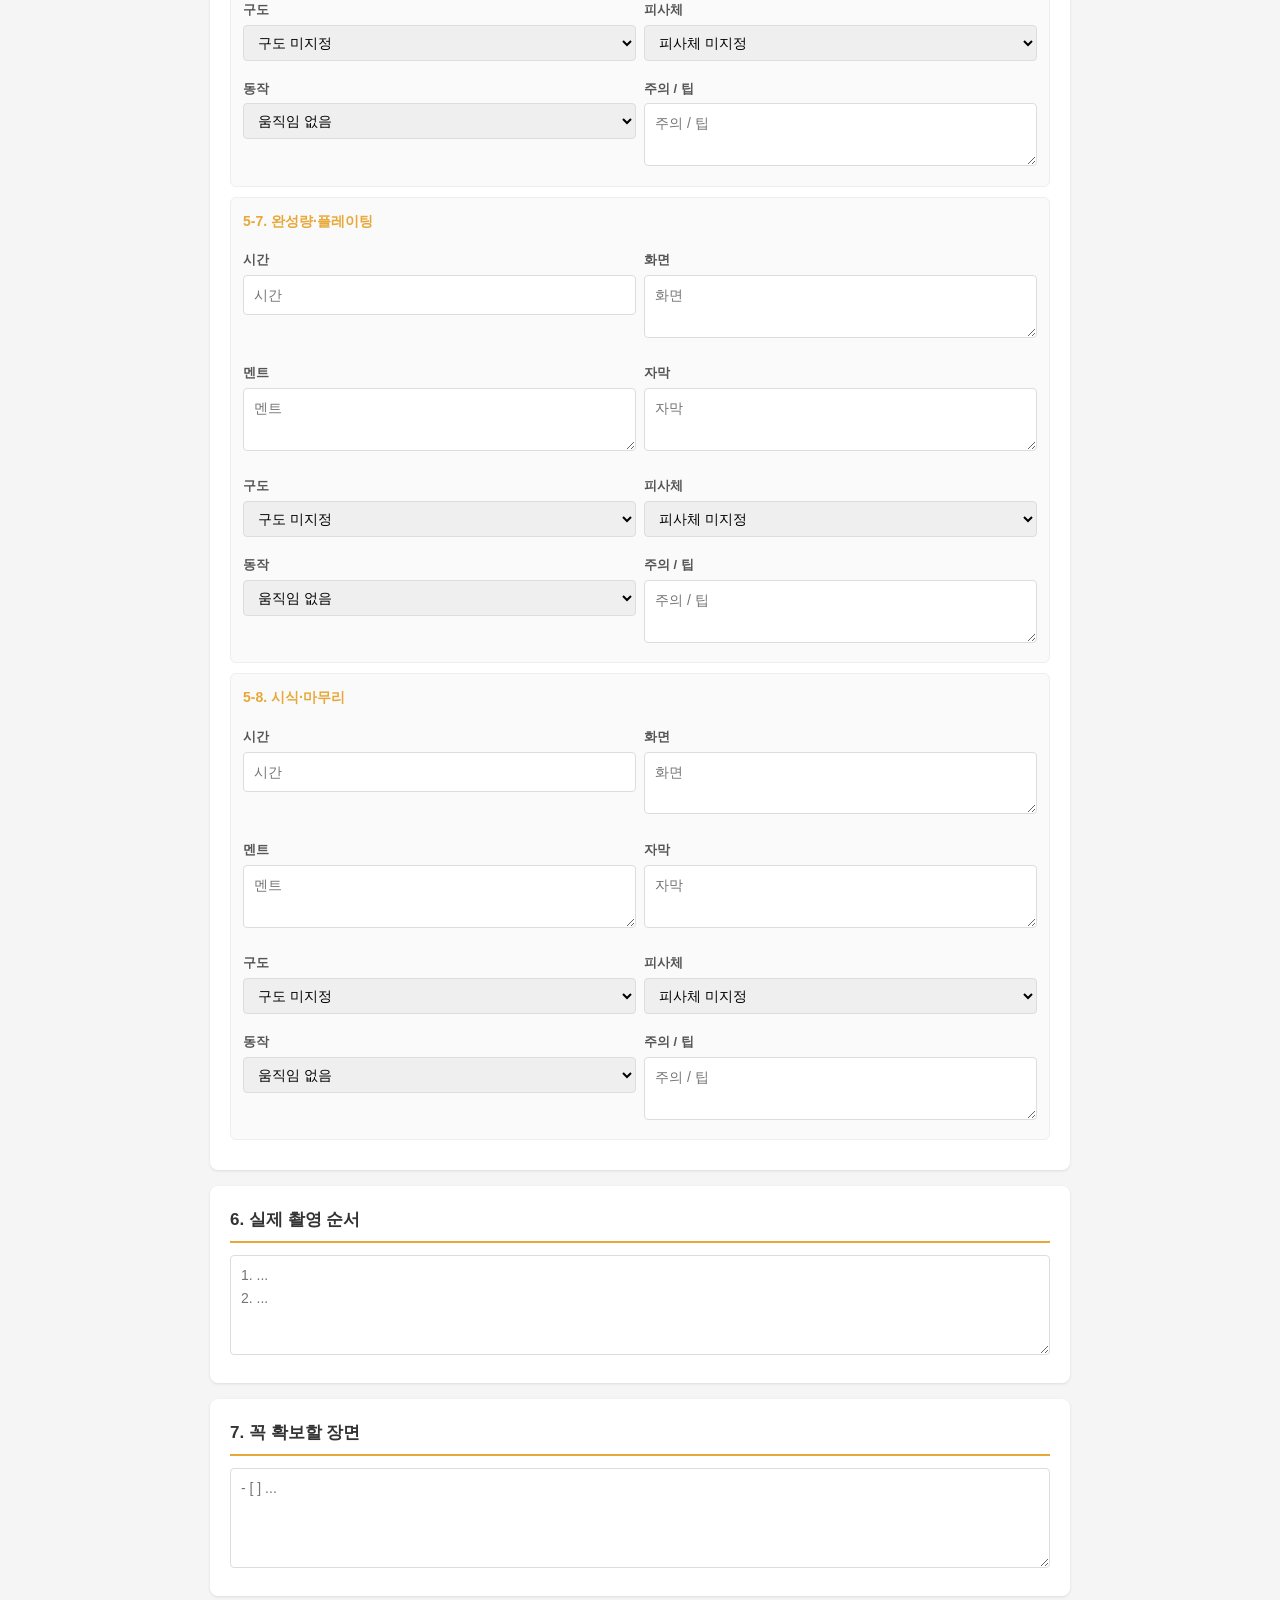
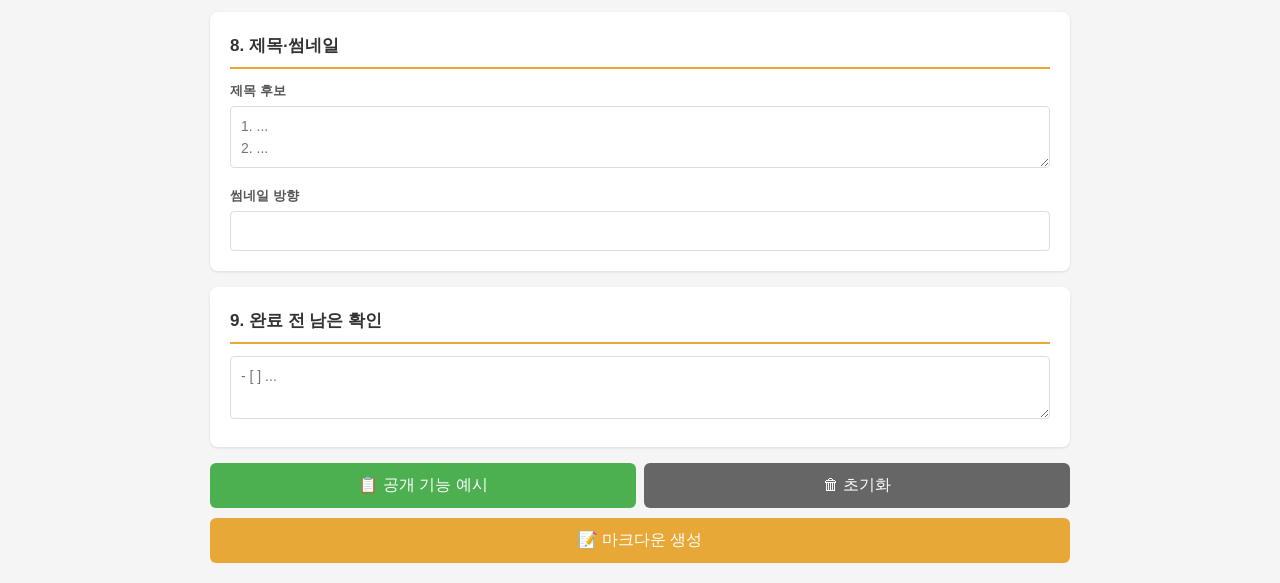
==== commit 5ae57afd: "Render legacy shot descriptions and angle-only scenes as storyboard sketches" ====
--- a/cook-conti.html
+++ b/cook-conti.html
@@ -4,7 +4,7 @@
 <meta charset="utf-8">
 <meta name="viewport" content="width=device-width, initial-scale=1">
 <title>Cook with Nampy — 콘티 작성 도우미</title>
-<link rel="stylesheet" href="./assets/conti.css?v=3.1">
+<link rel="stylesheet" href="./assets/conti.css?v=3.1.1">
 <style>
 *{box-sizing:border-box;margin:0;padding:0}
 body{font-family:'맑은 고딕','Malgun Gothic',sans-serif;background:#f5f5f5;color:#333;line-height:1.6}
@@ -38,7 +38,7 @@
 </head>
 <body>
 <div class="container">
-<h1>🍳 Cook with Nampy — 콘티 작성 도우미 <span class="status-tag">v3.1</span></h1>
+<h1>🍳 Cook with Nampy — 콘티 작성 도우미 <span class="status-tag">v3.1.1</span></h1>
 <p class="subtitle">GPT와 만든 콘티를 가져와 촬영 순서대로 확인하세요. 입력과 촬영 체크는 이 기기에 저장됩니다.</p>
 <div class="autosave" id="autosaveMsg"></div>
 
@@ -152,7 +152,7 @@
  ['5-8. 시식·마무리','seg8'],
 ];
 const FIELDS=['time','screen','script','subtitle','angle','subject','motion','notes'];
-const SHOT_OPTIONS={angle:{'':'구도 미지정',top:'탑뷰 · 위에서',oblique:'45도 · 비스듬히',front:'정면',close:'클로즈업'},subject:{'':'피사체 미지정',board:'도마',bowl:'그릇',pan:'팬',plate:'완성 접시',hands:'손동작'},motion:{'':'움직임 없음',none:'움직임 없음',left:'왼쪽으로',right:'오른쪽으로',down:'아래로',in:'가운데로'}};
+const SHOT_OPTIONS={angle:{'':'구도 미지정',top:'탑뷰 · 위에서',oblique:'45도 · 비스듬히',front:'정면',close:'클로즈업'},subject:{'':'피사체 미지정',board:'도마',bowl:'그릇',pan:'팬',plate:'완성 접시',hands:'손동작',roll:'롤 · 김밥',section:'단면',mold:'성형틀',sheet:'감싸기'},motion:{'':'움직임 없음',none:'움직임 없음',left:'왼쪽으로',right:'오른쪽으로',down:'아래로',up:'위로',in:'가운데로'}};
 const FIELD_LABELS={time:'시간',screen:'화면',script:'멘트',subtitle:'자막',angle:'구도',subject:'피사체',motion:'동작',notes:'주의 / 팁'};
 
 // 세그먼트 입력란 생성
@@ -292,7 +292,7 @@
   SEGMENTS.forEach(([title,prefix],idx)=>{
     const s=segVal(prefix);
     const isOptional = prefix==='seg6';
-    const hasAny = s.time||s.screen||s.script||s.subtitle;
+    const hasAny = FIELDS.some(field=>s[field]);
     if(!hasAny && isOptional) return; // 응용형만 생략
     L.push(`### ${title}`);
     if(!hasAny){
@@ -353,7 +353,7 @@
   URL.revokeObjectURL(a.href);
 }
 </script>
-<script src="./assets/sketch.js?v=3.1"></script>
-<script src="./assets/conti.js?v=3.1"></script>
+<script src="./assets/sketch.js?v=3.1.1"></script>
+<script src="./assets/conti.js?v=3.1.1"></script>
 </body>
 </html>
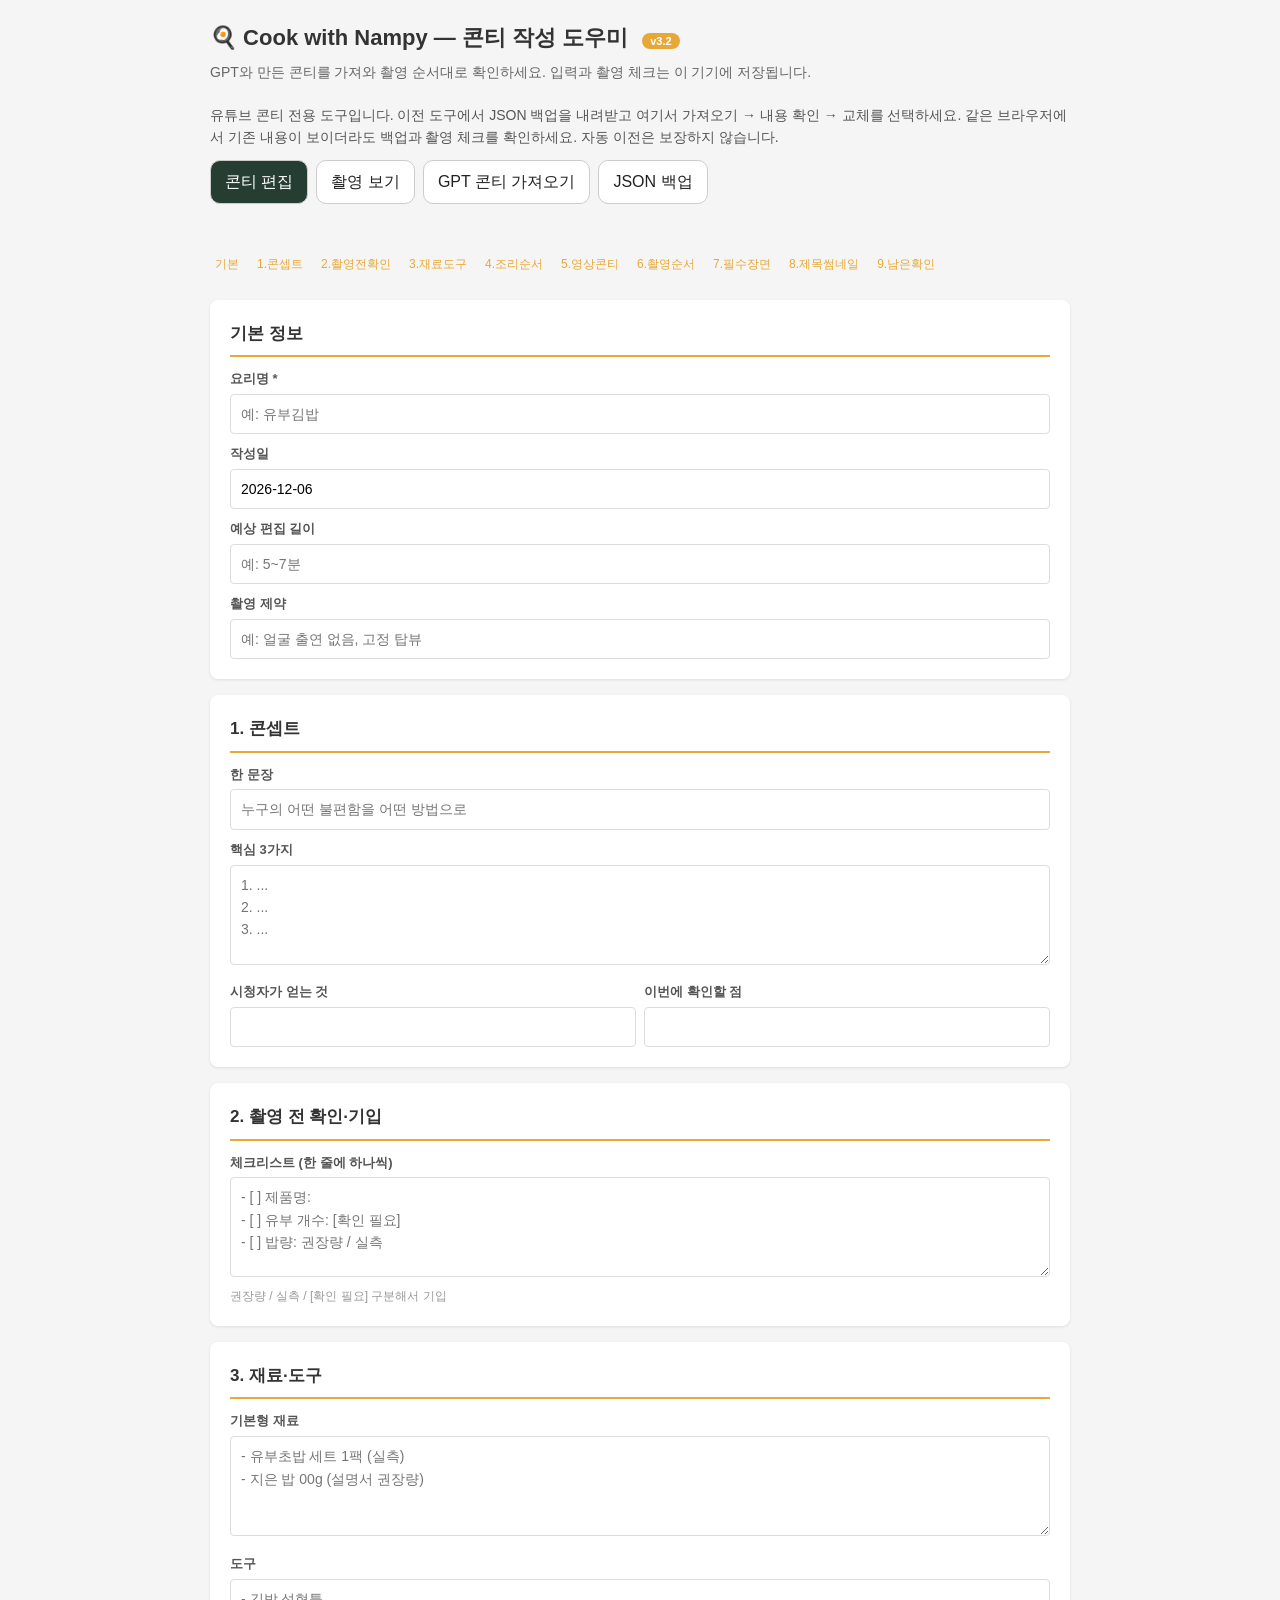
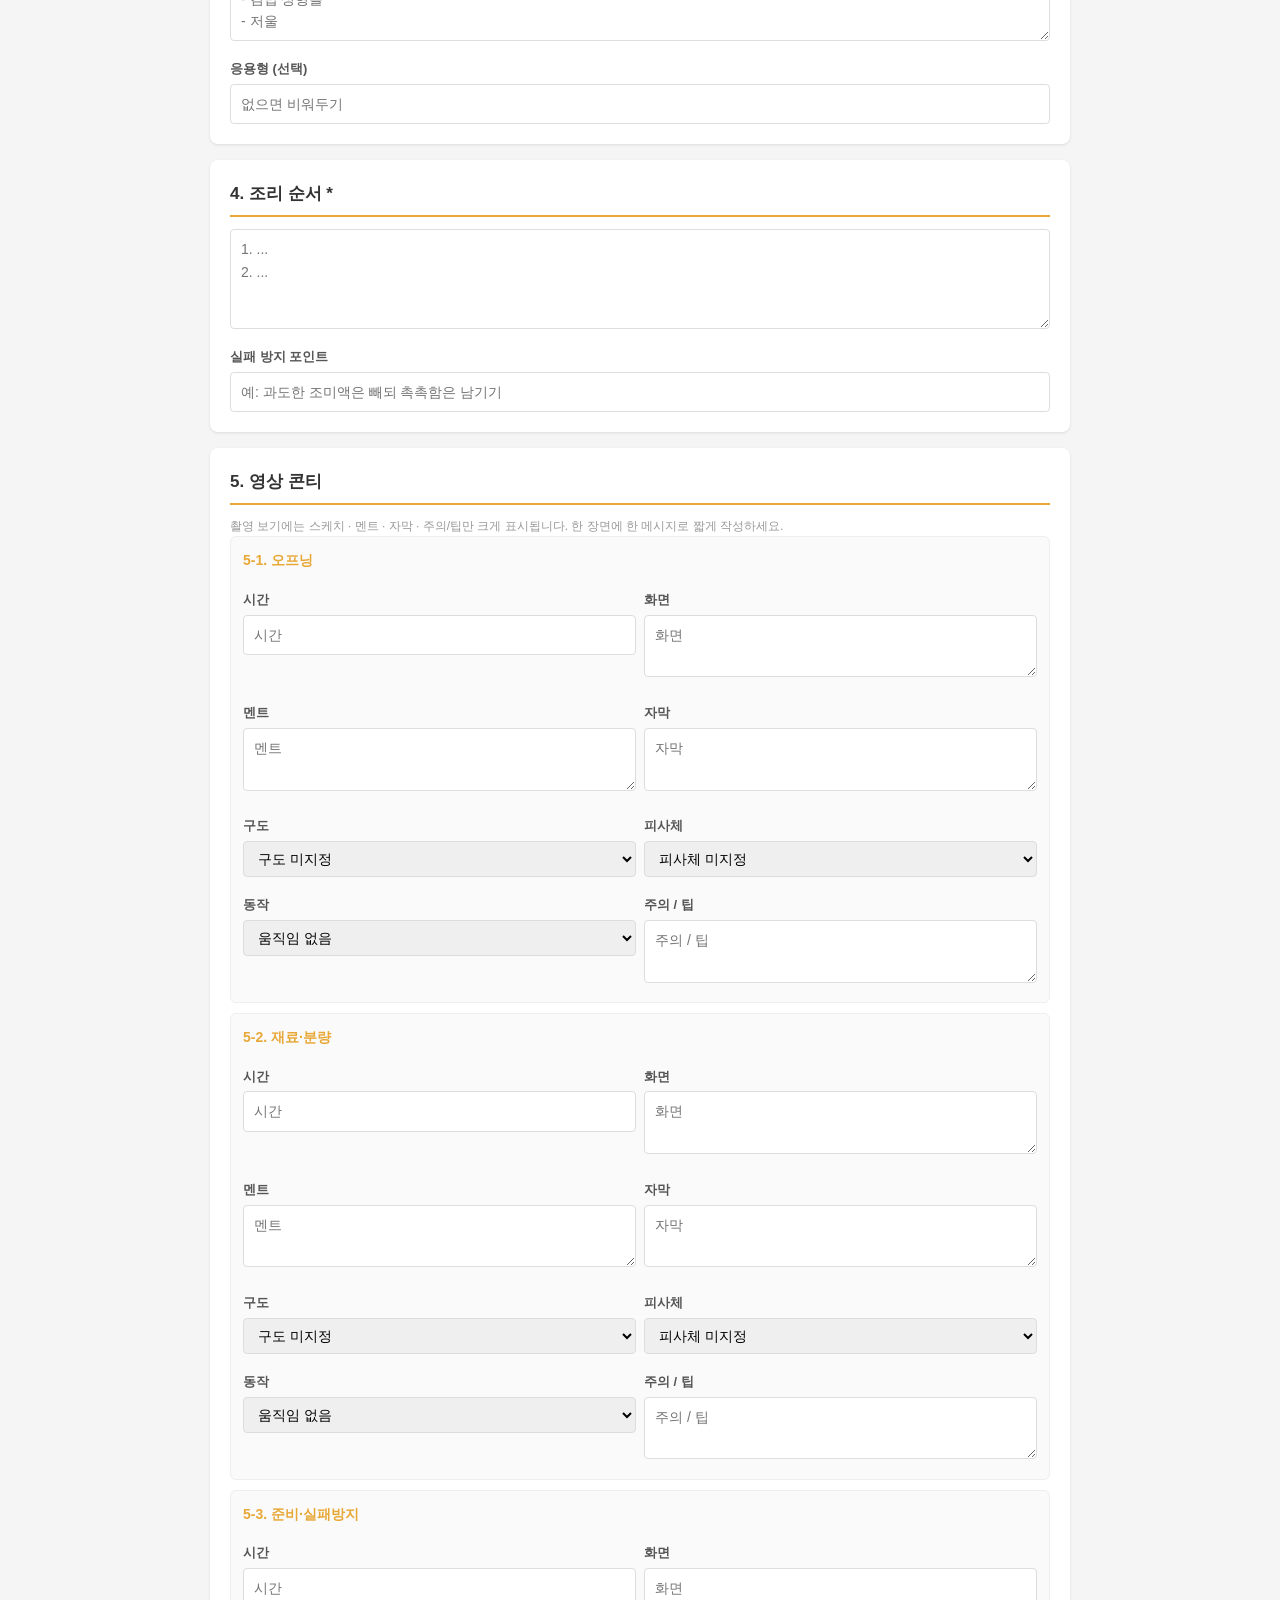
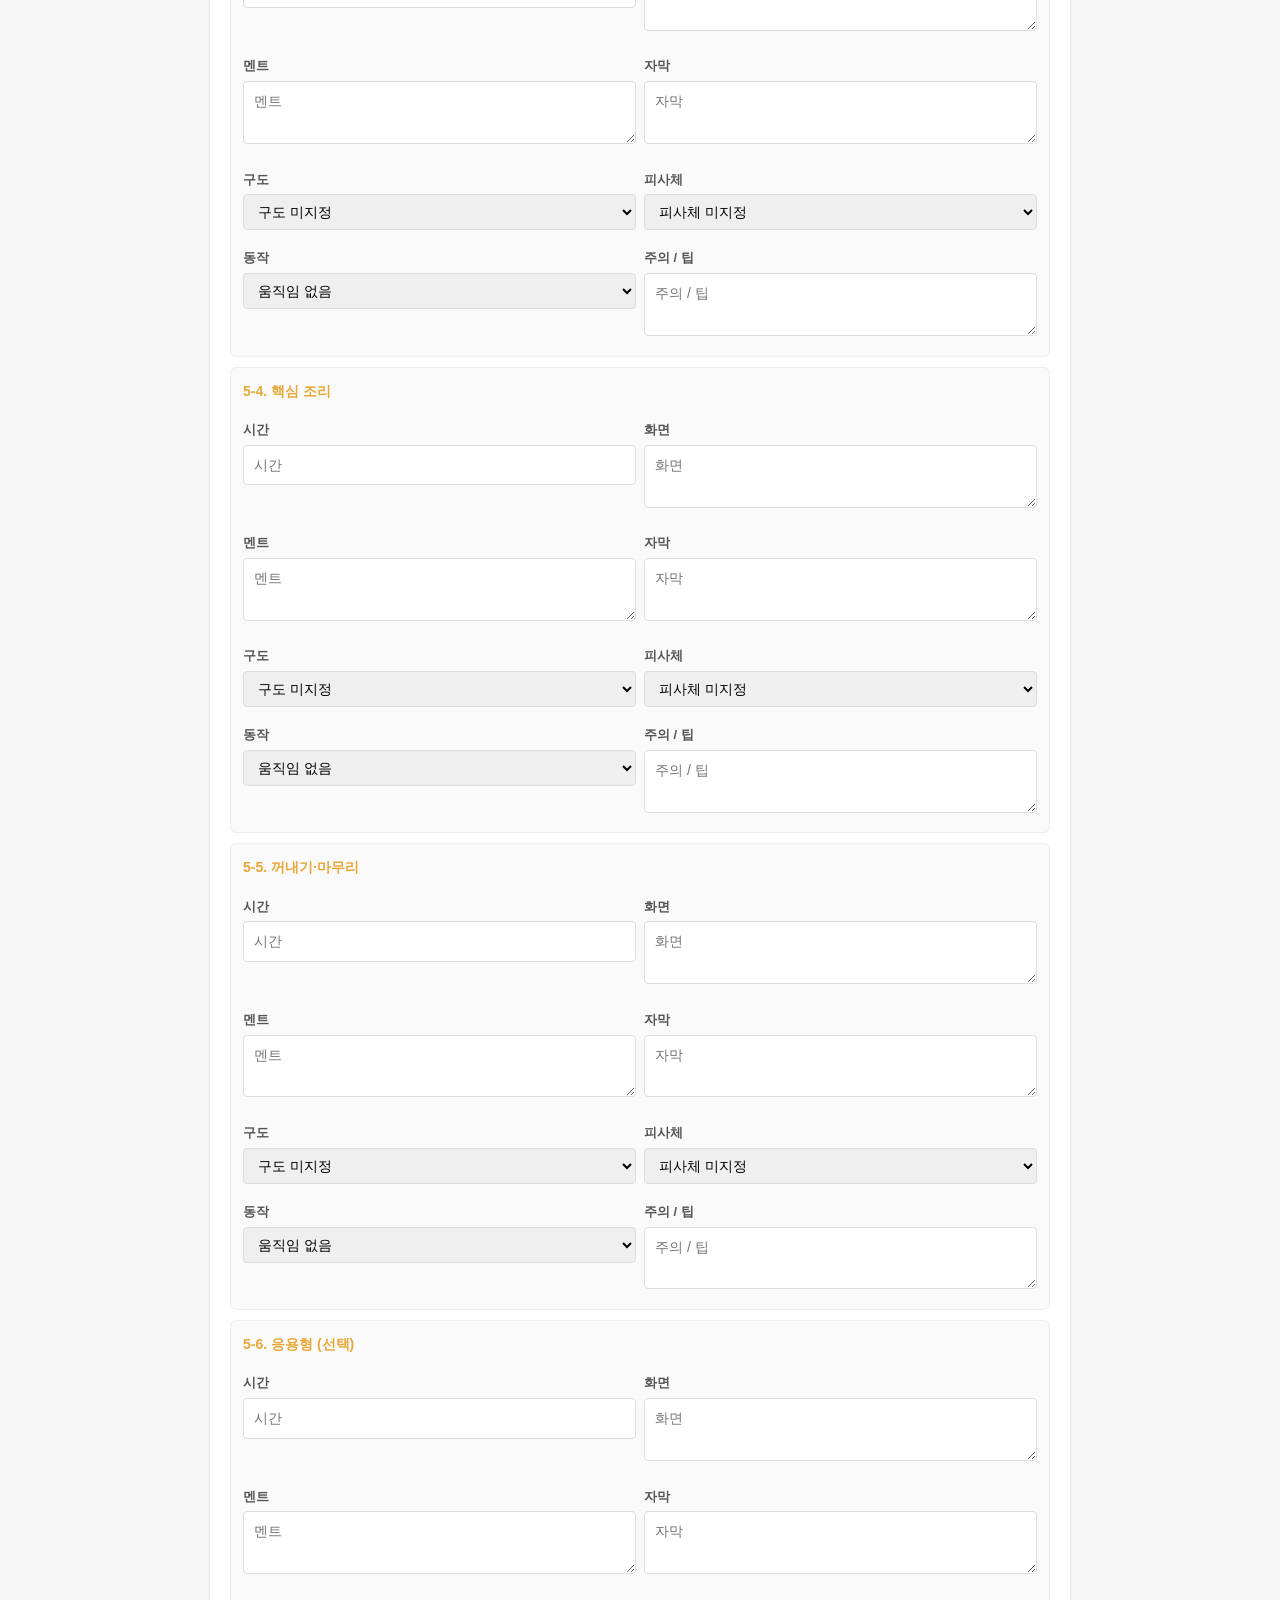
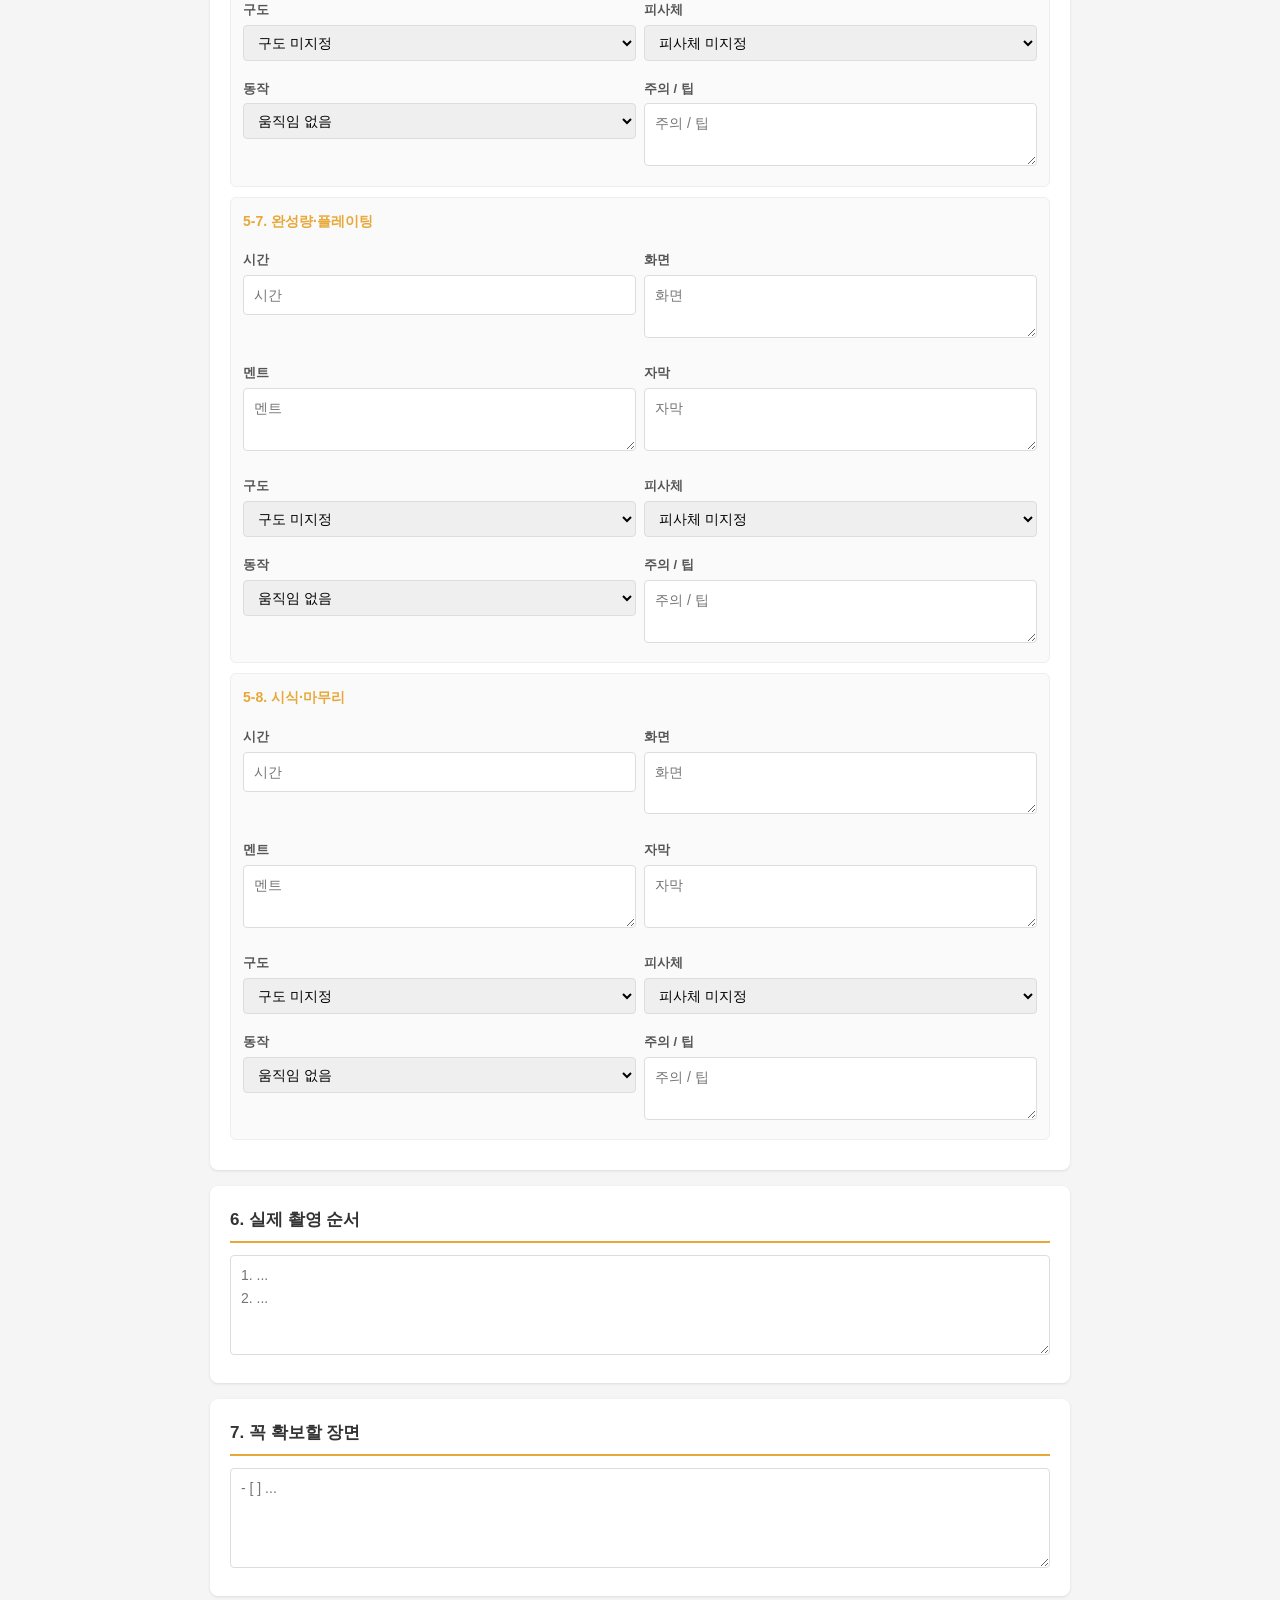
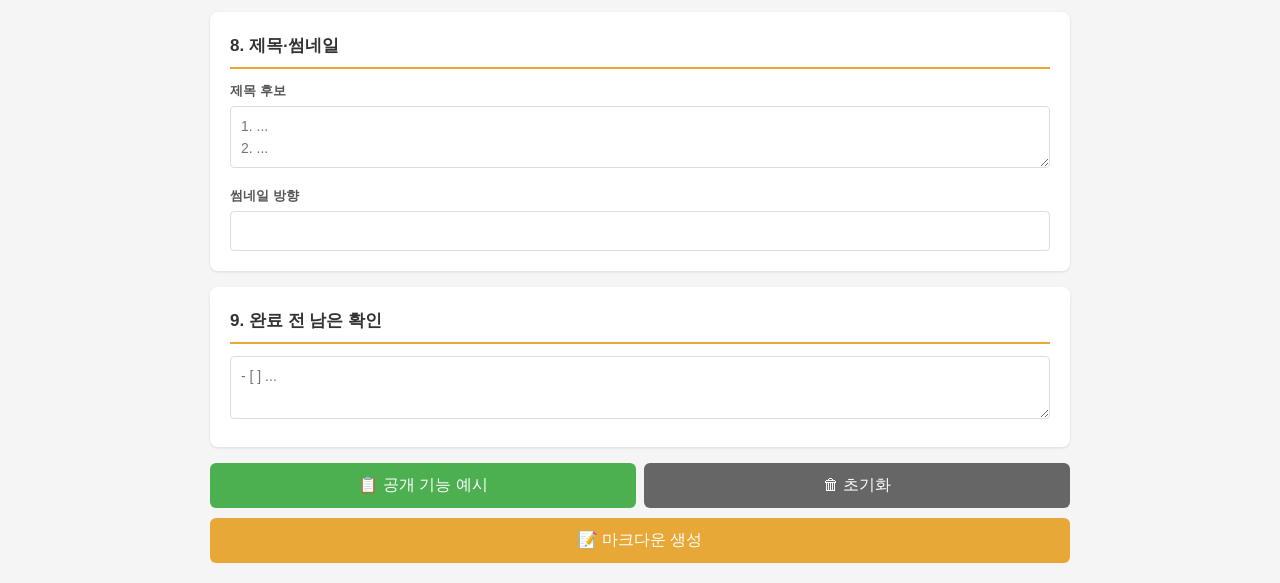
==== commit 6363f5fb: "Support private storyboard image attachments and JSON backup restoration" ====
--- a/cook-conti.html
+++ b/cook-conti.html
@@ -38,7 +38,7 @@
 </head>
 <body>
 <div class="container">
-<h1>🍳 Cook with Nampy — 콘티 작성 도우미 <span class="status-tag">v3.1.1</span></h1>
+<h1>🍳 Cook with Nampy — 콘티 작성 도우미 <span class="status-tag">v3.2</span></h1>
 <p class="subtitle">GPT와 만든 콘티를 가져와 촬영 순서대로 확인하세요. 입력과 촬영 체크는 이 기기에 저장됩니다.</p>
 <div class="autosave" id="autosaveMsg"></div>
 
--- a/assets/conti.css
+++ b/assets/conti.css
@@ -2,3 +2,9 @@
 @media(max-width:600px){.conti-toolbar{display:grid;grid-template-columns:1fr 1fr}.conti-toolbar button{min-height:46px;white-space:nowrap;font-size:15px}.shoot-card label{font-weight:500}}
 /* Filming view: one scene, four essentials. */
 .scene-nav{display:flex;gap:8px;position:sticky;top:66px;z-index:15;background:#f5f5f5;padding:10px 0}.scene-nav button,.scene-nav select{min-height:44px;border:1px solid #ccd3ca;border-radius:10px;background:white;color:#243b2f;font:inherit}.scene-nav button{padding:8px 12px;white-space:nowrap}.scene-nav select{flex:1;width:0;font-size:15px;font-weight:600}.shooting-mode .container>h1,.shooting-mode .autosave,.shooting-mode .migration-note,.shooting-mode #import-mode,.shooting-mode #backup-conti{display:none}.shooting-mode .conti-toolbar{display:flex;padding:8px 0}.shooting-mode .conti-toolbar button{flex:1;min-height:44px}.shooting-mode .conti-save{font-size:12px;min-height:0}.shooting-mode #shooting>h1{font-size:21px;margin:12px 0 4px}.shoot-progress{background:transparent;padding:0;color:#617267;font-size:14px}.scene-card{margin-top:0;padding:16px 18px;border-radius:16px}.scene-card h2{font-size:18px;margin:0 0 12px;color:#365441}.story-frame{margin:0}.story-frame svg{display:block;width:100%;height:auto;max-height:235px}.story-frame figcaption{font-size:14px;line-height:1.5;color:#5c695f;padding:8px 0;white-space:pre-wrap;overflow-wrap:anywhere}.scene-copy h3{font-size:11px;letter-spacing:.08em;margin:13px 0 4px;color:#66726a}.scene-copy p{font-size:22px;line-height:1.5;font-weight:600;margin:0}.scene-copy .shot-subtitle p{font-size:18px;display:inline-block;background:#263f32;color:#fff;border-radius:6px;padding:6px 10px}.scene-copy .shot-notes{border-left:3px solid #bb713b;padding-left:10px}.scene-copy .shot-notes p{font-size:15px;font-weight:400;color:#78512d}.scene-card>.shoot-check{border-top:1px solid #e7eae3;margin-top:16px;font-size:16px;padding-bottom:6px}.scene-reorder summary,.shoot-reference>summary{cursor:pointer;font-size:13px;color:#67756a;padding:10px 0}.shoot-reference{margin-top:12px}.shoot-reference .shoot-card p{font-size:17px}.scene-card.done{background:#f5f8f3}.scene-card.done .scene-copy{text-decoration:none}select{font-family:inherit}button,input,textarea,select{font-family:inherit}@media(min-width:800px){.scene-card{display:grid;grid-template-columns:1fr 1fr;gap:0 24px}.scene-card>h2,.scene-card>.shoot-check,.scene-card>.scene-reorder{grid-column:1/-1}.story-frame svg{max-height:300px}.scene-copy h3:first-child{margin-top:0}}@media(max-width:420px){.scene-nav{top:60px}.scene-nav button{padding:8px}.scene-card{padding:14px}.scene-copy p{font-size:21px}.story-frame svg{max-height:190px}}
+
+/* Uploaded storyboard sheets are displayed in full without cropping. */
+.story-frame img.storyboard-image{display:block;width:100%;height:auto;max-height:none;object-fit:contain;background:white;border-radius:8px;}
+.scene-image-tools{margin:12px 0;font-size:13px;}
+.scene-image-tools input{display:block;max-width:100%;margin:10px 0;}
+@media(min-width:800px){.scene-card>.story-frame{grid-column:1;grid-row:2}.scene-card>.scene-copy{grid-column:2;grid-row:2}.scene-card>.scene-image-tools{grid-column:1/-1}}
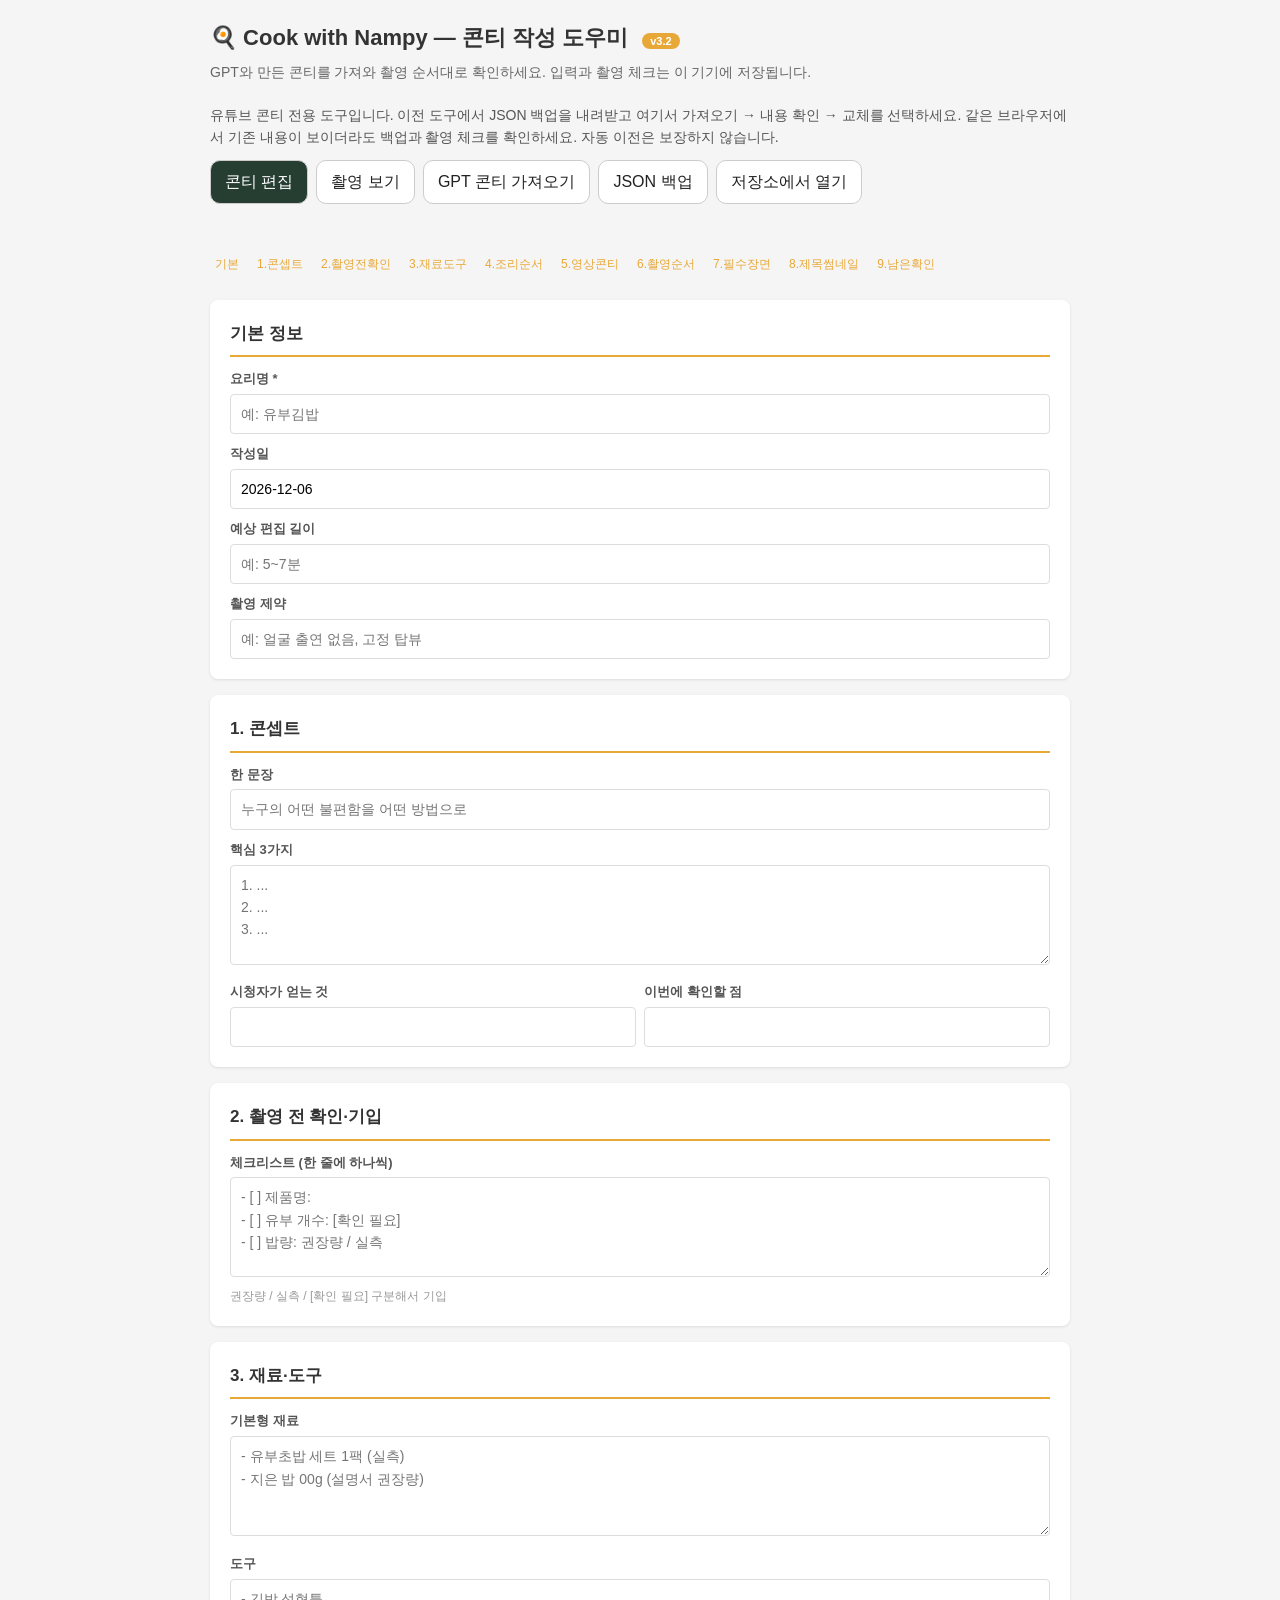
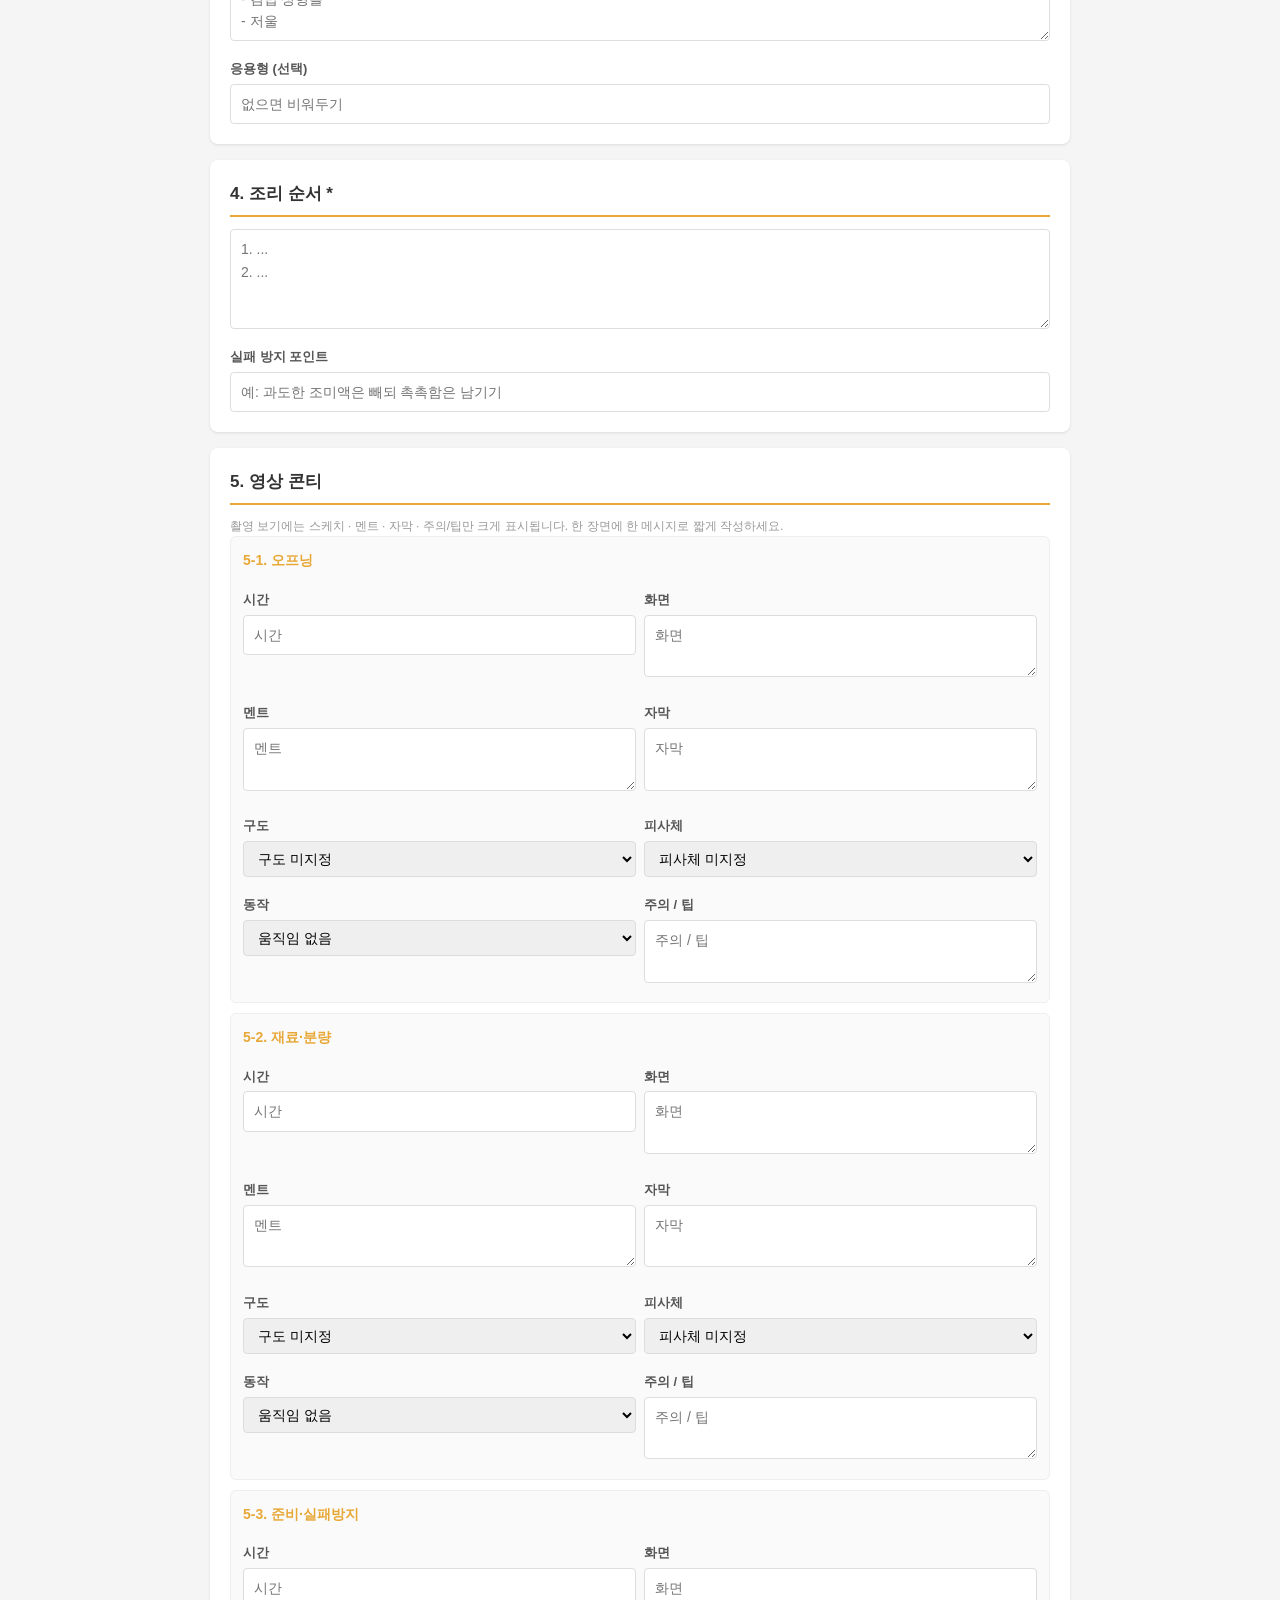
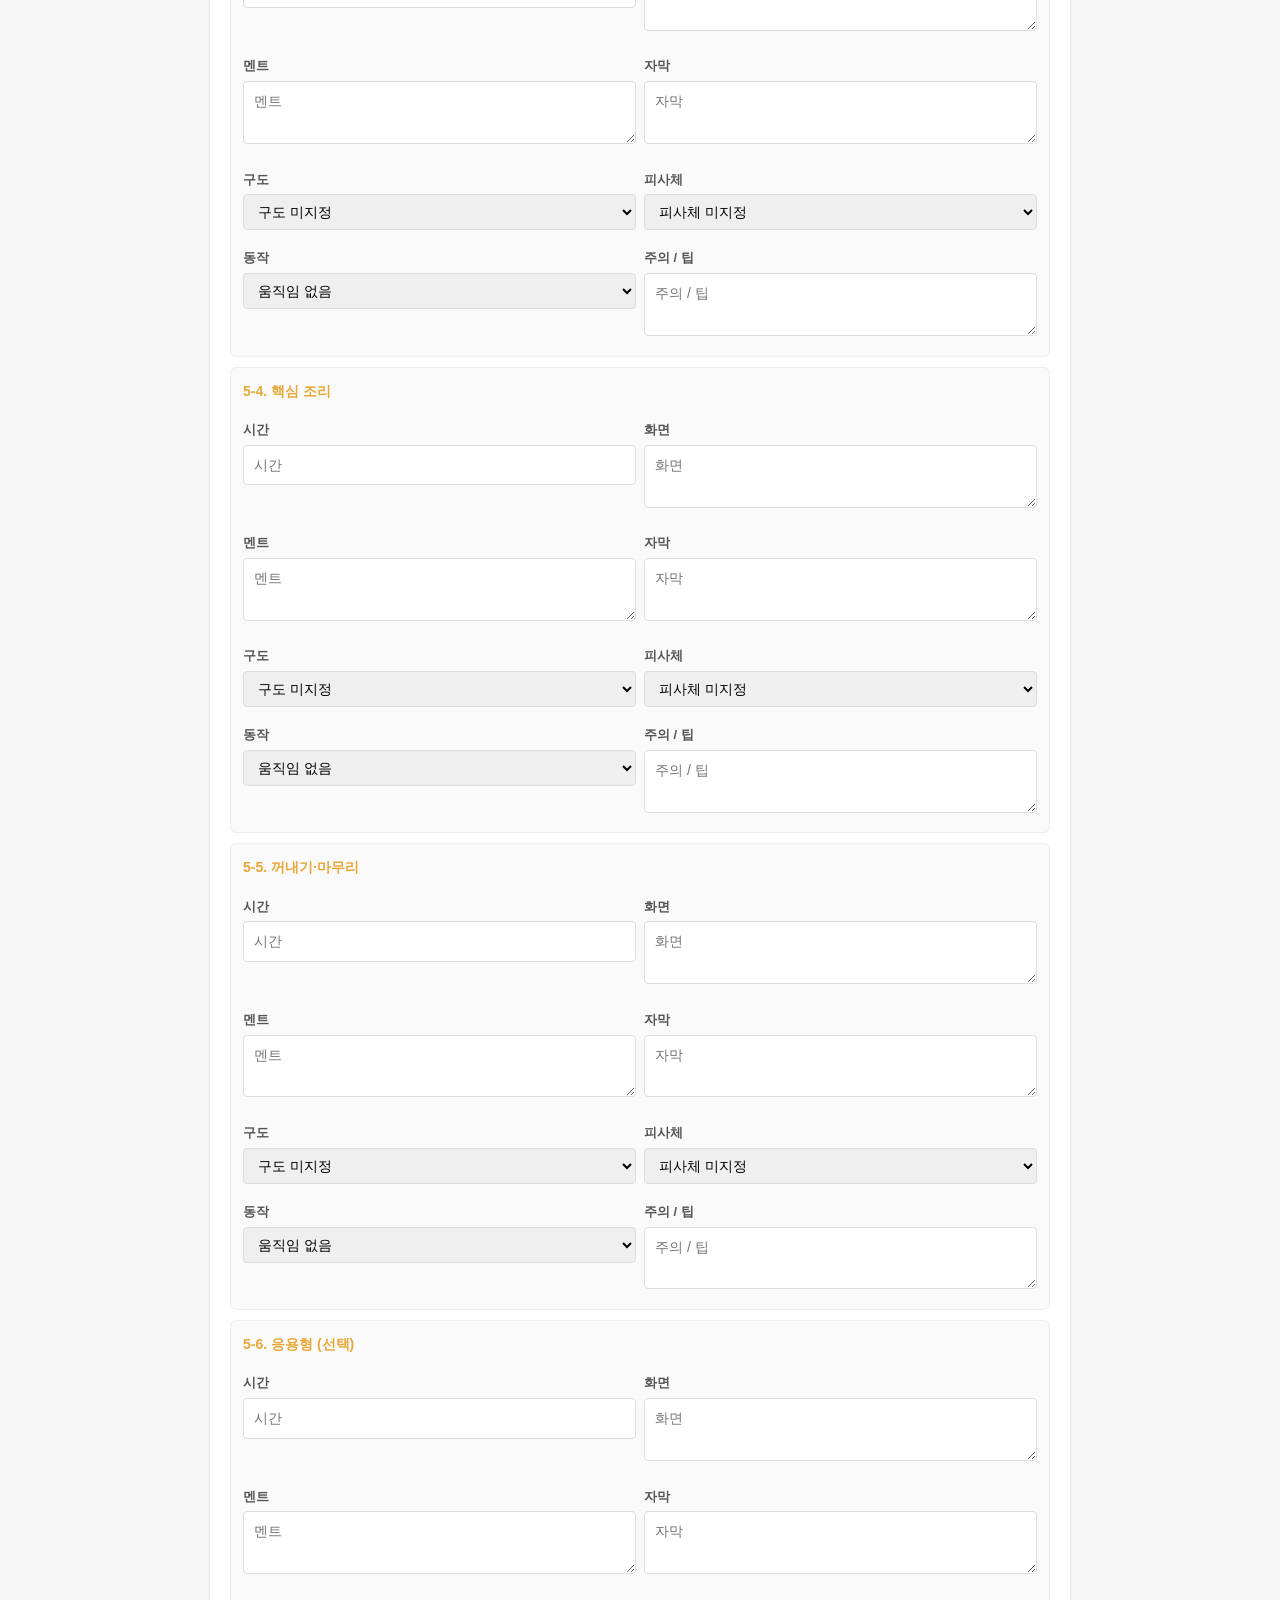
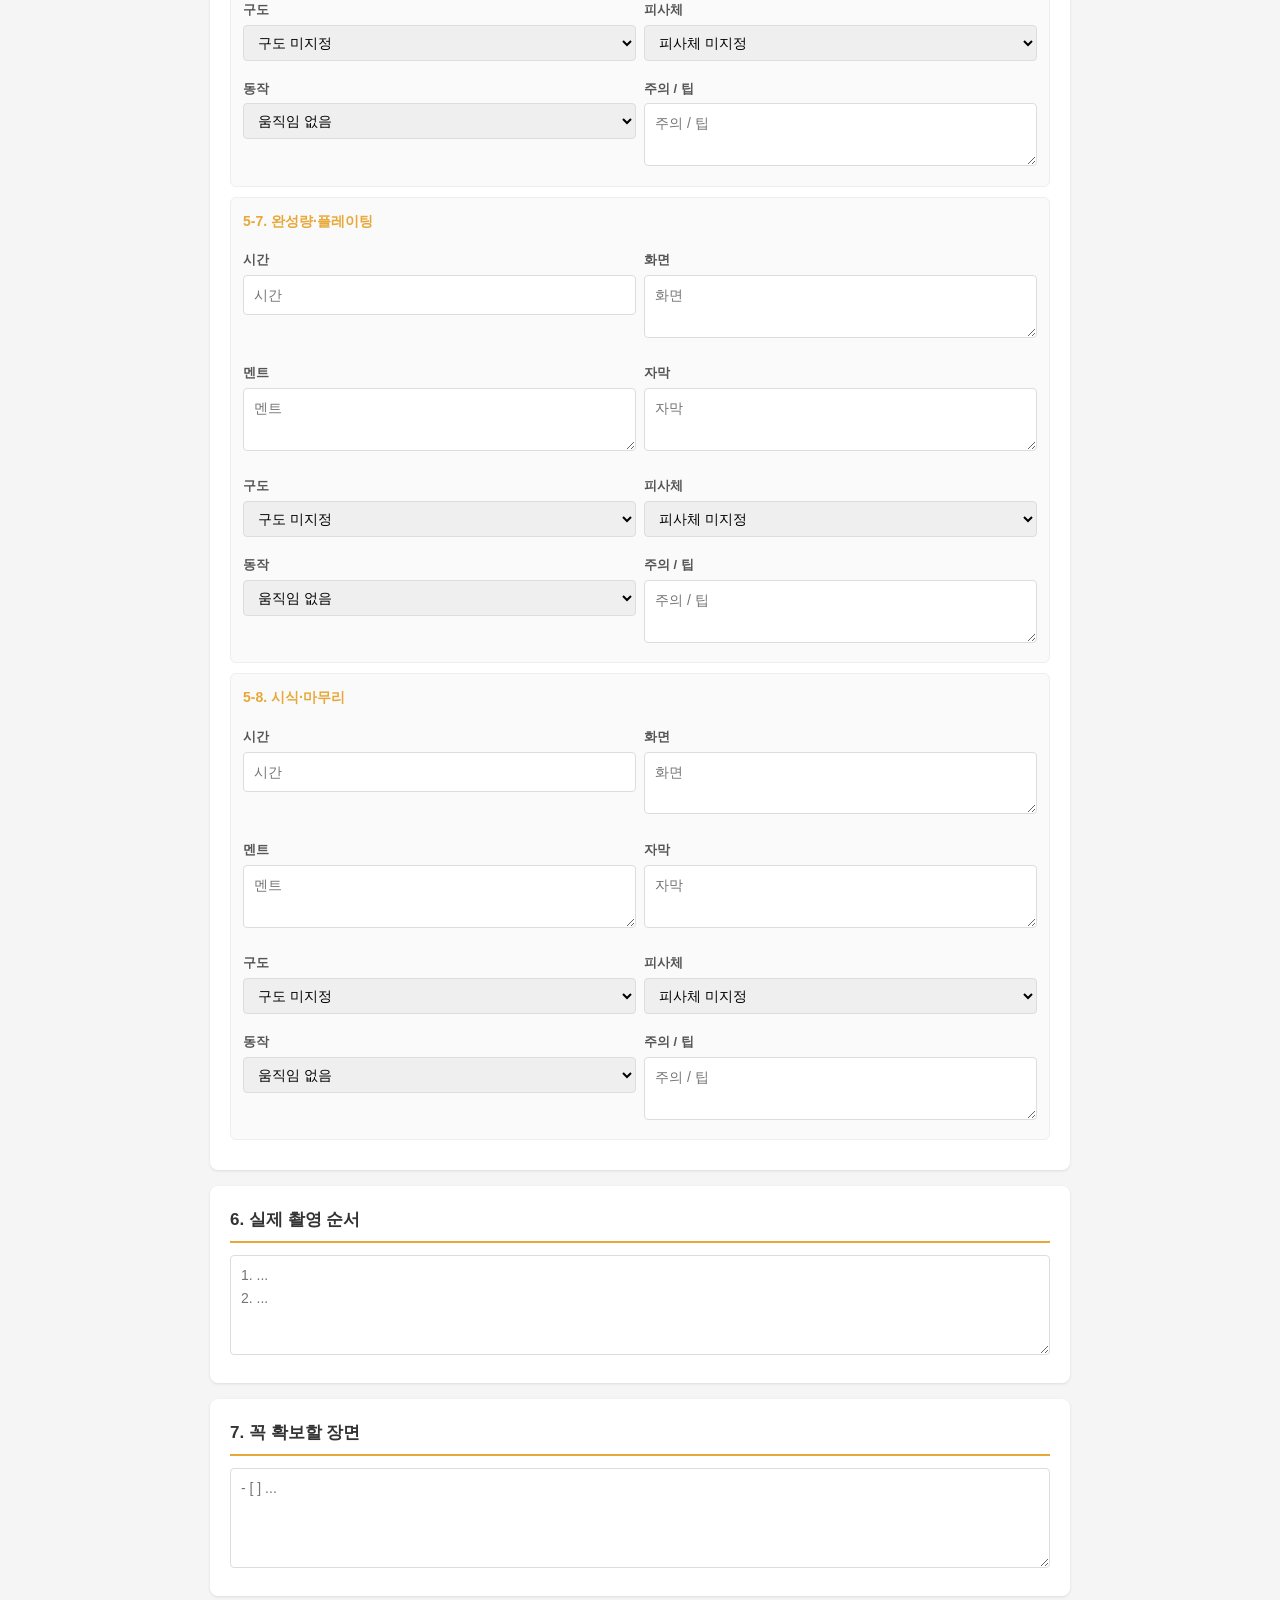
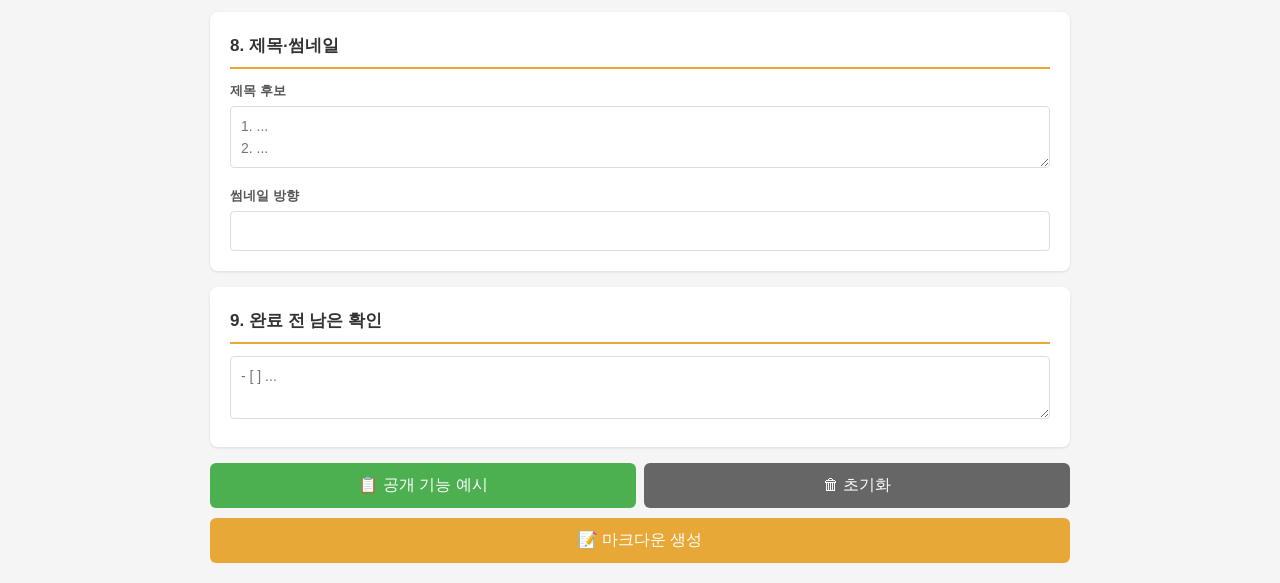
==== commit b7357f76: "콘티 도구 v3.3: 저장소에서 열기 (nampy-conti, 읽기 전용 키) - assets/github.js: fine-grained 키만 허용(classic 거절), 기본 탭" ====
--- a/cook-conti.html
+++ b/cook-conti.html
@@ -2,9 +2,11 @@
 <html lang="ko">
 <head>
 <meta charset="utf-8">
+<meta http-equiv="Content-Security-Policy" content="default-src 'self'; script-src 'self'; style-src 'self' 'unsafe-inline'; img-src 'self' data: blob:; connect-src 'self' https://api.github.com; object-src 'none'; base-uri 'none'; form-action 'none'">
+<meta name="referrer" content="no-referrer">
 <meta name="viewport" content="width=device-width, initial-scale=1">
 <title>Cook with Nampy — 콘티 작성 도우미</title>
-<link rel="stylesheet" href="./assets/conti.css?v=3.1.1">
+<link rel="stylesheet" href="./assets/conti.css?v=3.3.0">
 <style>
 *{box-sizing:border-box;margin:0;padding:0}
 body{font-family:'맑은 고딕','Malgun Gothic',sans-serif;background:#f5f5f5;color:#333;line-height:1.6}
@@ -127,233 +129,22 @@
 </div>
 
 <div class="btn-row">
-<button class="btn btn-green" onclick="loadExample()">📋 공개 기능 예시</button>
-<button class="btn btn-gray" onclick="clearAll()">🗑 초기화</button>
+<button class="btn btn-green" id="loadExample">📋 공개 기능 예시</button>
+<button class="btn btn-gray" id="clearAll">🗑 초기화</button>
 </div>
-<button class="btn" onclick="generate()">📝 마크다운 생성</button>
+<button class="btn" id="generate">📝 마크다운 생성</button>
 <div class="btn-row" id="afterGen" style="display:none">
-<button class="btn btn-green" onclick="copyOutput()">📋 복사</button>
-<button class="btn btn-gray" onclick="downloadMd()">💾 .md 다운로드</button>
+<button class="btn btn-green" id="copyOutput">📋 복사</button>
+<button class="btn btn-gray" id="downloadMd">💾 .md 다운로드</button>
 </div>
 <div class="output" id="output" style="display:none"></div>
 </div>
 <section id="shooting" hidden></section>
 </div>
 
-<script>
-const SEGMENTS=[
- ['5-1. 오프닝','seg1'],
- ['5-2. 재료·분량','seg2'],
- ['5-3. 준비·실패방지','seg3'],
- ['5-4. 핵심 조리','seg4'],
- ['5-5. 꺼내기·마무리','seg5'],
- ['5-6. 응용형 (선택)','seg6'],
- ['5-7. 완성량·플레이팅','seg7'],
- ['5-8. 시식·마무리','seg8'],
-];
-const FIELDS=['time','screen','script','subtitle','angle','subject','motion','notes'];
-const SHOT_OPTIONS={angle:{'':'구도 미지정',top:'탑뷰 · 위에서',oblique:'45도 · 비스듬히',front:'정면',close:'클로즈업'},subject:{'':'피사체 미지정',board:'도마',bowl:'그릇',pan:'팬',plate:'완성 접시',hands:'손동작',roll:'롤 · 김밥',section:'단면',mold:'성형틀',sheet:'감싸기'},motion:{'':'움직임 없음',none:'움직임 없음',left:'왼쪽으로',right:'오른쪽으로',down:'아래로',up:'위로',in:'가운데로'}};
-const FIELD_LABELS={time:'시간',screen:'화면',script:'멘트',subtitle:'자막',angle:'구도',subject:'피사체',motion:'동작',notes:'주의 / 팁'};
-
-// 세그먼트 입력란 생성
-(function(){
-  const c=document.getElementById('segments');
-  SEGMENTS.forEach(([title,prefix])=>{
-    const div=document.createElement('div');
-    div.className='seg-box';
-    let h=`<h4>${title}</h4><div class="grid2">`;
-    FIELDS.forEach(f=>{
-      h+=`<div><label for="${prefix}_${f}">${FIELD_LABELS[f]}</label>${SHOT_OPTIONS[f]?`<select id="${prefix}_${f}">${Object.entries(SHOT_OPTIONS[f]).map(([v,label])=>`<option value="${v}">${label}</option>`).join('')}</select>`:f==='time'?`<input type="text" id="${prefix}_${f}" placeholder="${FIELD_LABELS[f]}">`:`<textarea id="${prefix}_${f}" placeholder="${FIELD_LABELS[f]}"></textarea>`}</div>`;
-    });
-    h+='</div>';
-    div.innerHTML=h;
-    c.appendChild(div);
-  });
-})();
-
-// 자동 저장
-const ALL_IDS=['dishName','writeDate','editLength','constraints','concept1','concept3','viewerGain','toVerify','checklist','ingredients','tools','variation','cookSteps','failPoint','shootOrder','mustShots','titles','thumbnail','remaining'];
-SEGMENTS.forEach(([t,p])=>FIELDS.forEach(f=>ALL_IDS.push(`${p}_${f}`)));
-
-function saveAll(){
-  const data={};
-  ALL_IDS.forEach(id=>{const el=document.getElementById(id);if(el)data[id]=el.value;});
-  try{localStorage.setItem('cookContiV31',JSON.stringify(data));}catch(e){document.getElementById('autosaveMsg').textContent='저장 실패 · JSON 백업을 다운로드하세요';return false;}
-  document.getElementById('autosaveMsg').textContent='✓ 자동 저장됨 '+new Date().toLocaleTimeString();
-}
-function restoreAll(){
-  try{
-    const data=JSON.parse(localStorage.getItem('cookContiV31')||'{}');
-    ALL_IDS.forEach(id=>{const el=document.getElementById(id);if(el&&data[id]!==undefined)el.value=data[id];});
-    if(Object.keys(data).length>0)document.getElementById('autosaveMsg').textContent='✓ 이전 입력 복원됨';
-  }catch(e){}
-}
-ALL_IDS.forEach(id=>{
-  const el=document.getElementById(id);
-  if(el)el.addEventListener('input',()=>{window._lastMd='';document.getElementById('afterGen').style.display='none';document.getElementById('output').style.display='none';document.getElementById('warnBox').dataset.confirmed='';clearTimeout(window._st);window._st=setTimeout(saveAll,800);});
-});
-document.getElementById('writeDate').value=new Date().toLocaleDateString('sv-SE');
-// Copy a legacy draft once; never modify the old tool's saved data.
-try{
- if(!localStorage.getItem('cookContiV31Migrated')){
-  if(localStorage.getItem('cookContiV31')===null){
-   const raw=localStorage.getItem('cookContiV2');
-   if(raw){const data=JSON.parse(raw);if(data&&typeof data==='object'&&!Array.isArray(data)&&ALL_IDS.every(id=>data[id]===undefined||typeof data[id]==='string'))localStorage.setItem('cookContiV31',raw);}
-  }
-  localStorage.setItem('cookContiV31Migrated','1');
- }
-}catch(e){}
-restoreAll();
-
-function val(id){const el=document.getElementById(id);return el?el.value.trim():'';}
-function segVal(prefix){
-  const o={};
-  FIELDS.forEach(f=>o[f]=val(`${prefix}_${f}`));
-  return o;
-}
-
-function loadExample(){
- if(!confirm('현재 콘티를 공개 기능 예시로 교체할까요? 먼저 JSON 백업을 권합니다.'))return;
- ALL_IDS.forEach(id=>{document.getElementById(id).value='';});
- document.getElementById('dishName').value='공개 기능 예시';
- document.getElementById('writeDate').value=new Date().toLocaleDateString('sv-SE');
- document.getElementById('concept1').value='도구 기능 확인을 위한 가상 예시입니다.';
- document.getElementById('cookSteps').value='1. 준비하기\n2. 과정 촬영하기\n3. 마무리하기';
- document.getElementById('checklist').value='- [ ] 배터리 확인';
- document.getElementById('shootOrder').value='1. 준비 장면\n2. 핵심 과정\n3. 완성 장면';
- document.getElementById('mustShots').value='- [ ] 완성 장면';
- for(const [title,prefix] of SEGMENTS){document.getElementById(prefix+'_screen').value='가상 예시: '+title;document.getElementById(prefix+'_script').value='이곳에 논의한 멘트를 입력하세요.';document.getElementById(prefix+'_angle').value=['top','oblique','close'][Number(prefix.slice(3))%3];document.getElementById(prefix+'_subject').value=prefix==='seg1'?'plate':'board';document.getElementById(prefix+'_notes').value='빛이 손에 가리지 않게 확인하세요.';}
- localStorage.removeItem('cookContiShootV31');window.dispatchEvent(new Event('conti-replaced'));saveAll();
-}
-function clearAll(){
-  if(!confirm('모든 입력과 촬영 체크를 지울까요? 필요한 내용은 먼저 JSON 백업하세요.'))return;
-  clearTimeout(window._st);
-  localStorage.removeItem('cookContiShootV31');
-  window.dispatchEvent(new Event('conti-replaced'));
-  ALL_IDS.forEach(id=>{const el=document.getElementById(id);if(el)el.value='';});
-  localStorage.removeItem('cookContiV31');
-  document.getElementById('writeDate').value=new Date().toLocaleDateString('sv-SE');
-}
-
-function generate(){
-  const warn=document.getElementById('warnBox');
-  const missing=[];
-  if(!val('dishName'))missing.push('요리명');
-  if(!val('cookSteps'))missing.push('조리 순서');
-  if(missing.length>0 && warn.dataset.confirmed!=='1'){
-    warn.style.display='block';
-    warn.innerHTML='⚠️ 다음 항목을 입력해 주세요: <b>'+missing.join(', ')+'</b><br>그래도 생성하려면 다시 눌러주세요.';
-    warn.dataset.confirmed='1';
-    return;
-  }
-  if(warn.dataset.confirmed!=='1'&&!val('concept1')){
-    warn.style.display='block';
-    warn.innerHTML='⚠️ 콘셉트가 비어 있습니다. 그래도 생성하려면 다시 눌러주세요.';
-    warn.dataset.confirmed='1';
-    return;
-  }
-  warn.style.display='none';
-  warn.dataset.confirmed='';
-
-  const d=val('dishName');
-  const L=[];
-  L.push(`# ${d} 영상 콘티 & 스크립트`);
-  L.push(`작성일: ${val('writeDate')}`);
-  L.push(`현재 상태: 콘티 초안`);
-  L.push(`예상 편집 길이: ${val('editLength')||'[작성 필요]'}`);
-  L.push(`촬영 제약: ${val('constraints')||'[작성 필요]'}`);
-  L.push(``);
-  L.push(`## 1. 콘셉트`);
-  L.push(`한 문장: ${val('concept1')||'[작성 필요]'}`);
-  L.push(``);
-  L.push(`핵심 3가지:`);
-  L.push(val('concept3')||'[작성 필요]');
-  L.push(``);
-  L.push(`- 시청자가 얻는 것: ${val('viewerGain')||'[작성 필요]'}`);
-  L.push(`- 이번에 확인할 점: ${val('toVerify')||'[작성 필요]'}`);
-  L.push(``);
-  L.push(`## 2. 촬영 전 확인·기입`);
-  L.push(val('checklist')||'[작성 필요]');
-  L.push(``);
-  L.push(`## 3. 재료·도구`);
-  L.push(`### 기본형 재료`);
-  L.push(val('ingredients')||'[작성 필요]');
-  L.push(``);
-  L.push(`### 도구`);
-  L.push(val('tools')||'[작성 필요]');
-  if(val('variation')){L.push(``);L.push(`### 응용형: ${val('variation')}`);}
-  L.push(``);
-  L.push(`## 4. 조리 순서`);
-  L.push(val('cookSteps'));
-  L.push(``);
-  L.push(`- 실패 방지 포인트: ${val('failPoint')||'[작성 필요]'}`);
-  L.push(``);
-  L.push(`## 5. 영상 콘티`);
-  SEGMENTS.forEach(([title,prefix],idx)=>{
-    const s=segVal(prefix);
-    const isOptional = prefix==='seg6';
-    const hasAny = FIELDS.some(field=>s[field]);
-    if(!hasAny && isOptional) return; // 응용형만 생략
-    L.push(`### ${title}`);
-    if(!hasAny){
-      L.push('[작성 필요]');
-    }else{
-      if(s.time)L.push(`- 시간: ${s.time}`);
-      if(s.screen)L.push(`- 화면: ${s.screen}`);
-      if(s.script)L.push(`- 멘트: ${s.script}`);
-      if(s.subtitle)L.push(`- 자막: ${s.subtitle}`);
-      for(const field of ['angle','subject','motion','notes'])if(s[field])L.push(`- ${FIELD_LABELS[field]}: ${s[field]}`);
-    }
-    L.push(``);
-  });
-  L.push(`## 6. 실제 촬영 순서`);
-  L.push(val('shootOrder')||'[작성 필요]');
-  L.push(``);
-  L.push(`## 7. 꼭 확보할 장면`);
-  L.push(val('mustShots')||'[작성 필요]');
-  L.push(``);
-  L.push(`## 8. 제목·썸네일`);
-  L.push(`### 제목 후보`);
-  L.push(val('titles')||'[작성 필요]');
-  L.push(``);
-  L.push(`썸네일: ${val('thumbnail')||'[작성 필요]'}`);
-  L.push(``);
-  L.push(`## 9. 완료 전 남은 확인`);
-  L.push(val('remaining')||'[작성 필요]');
-
-  const out=L.join('\n');
-  window._lastMd=out;
-  window._lastTitle=d;
-  const el=document.getElementById('output');
-  el.textContent=out;
-  el.style.display='block';
-  document.getElementById('afterGen').style.display='flex';
-  el.scrollIntoView({behavior:'smooth'});
-}
-function copyOutput(){
-  generate();
-  const t=window._lastMd||'';
-  if(!t)return;
-  navigator.clipboard.writeText(t).then(()=>{
-    alert('✓ 클립보드에 복사됐습니다.');
-  }).catch(()=>{
-    alert('✗ 복사에 실패했습니다. .md 다운로드를 이용해 주세요.');
-  });
-}
-function downloadMd(){
-  generate();
-  const t=window._lastMd||'';
-  if(!t)return;
-  const title=(window._lastTitle||'conti').replace(/[^\w가-힣]+/g,'-');
-  const blob=new Blob([t],{type:'text/markdown;charset=utf-8'});
-  const a=document.createElement('a');
-  a.href=URL.createObjectURL(blob);
-  a.download=title+'-conti.md';
-  a.click();
-  URL.revokeObjectURL(a.href);
-}
-</script>
+<script src="./assets/editor.js?v=3.2.1"></script>
 <script src="./assets/sketch.js?v=3.1.1"></script>
 <script src="./assets/conti.js?v=3.1.1"></script>
+<script src="./assets/github.js?v=3.3.0"></script>
 </body>
 </html>
--- a/assets/conti.css
+++ b/assets/conti.css
@@ -8,3 +8,6 @@
 .scene-image-tools{margin:12px 0;font-size:13px;}
 .scene-image-tools input{display:block;max-width:100%;margin:10px 0;}
 @media(min-width:800px){.scene-card>.story-frame{grid-column:1;grid-row:2}.scene-card>.scene-copy{grid-column:2;grid-row:2}.scene-card>.scene-image-tools{grid-column:1/-1}}
+
+.gh-list{list-style:none;margin-top:8px}.gh-list li{margin:6px 0}.gh-list button{width:100%;text-align:left;padding:10px 12px}
+.conti-github input[type=password]{width:100%;padding:8px 10px;border:1px solid #ddd;border-radius:4px;font-size:14px}
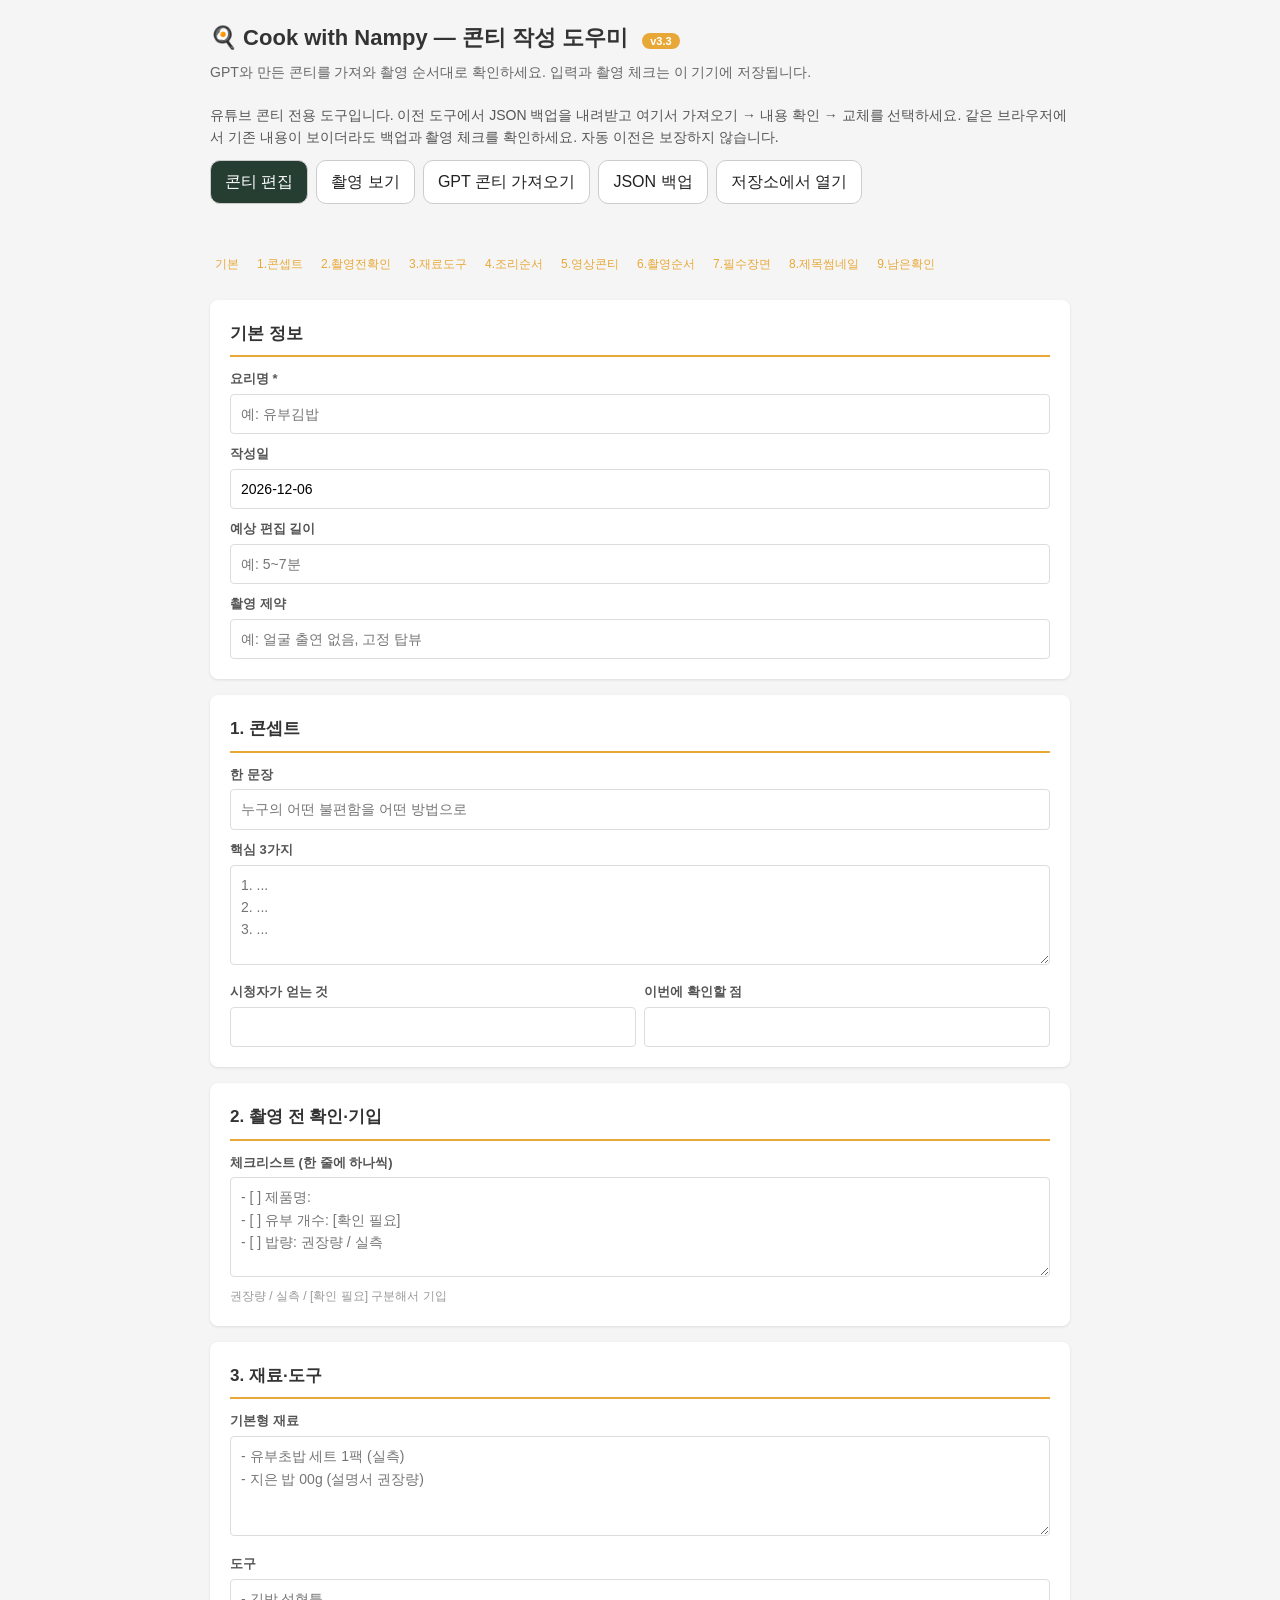
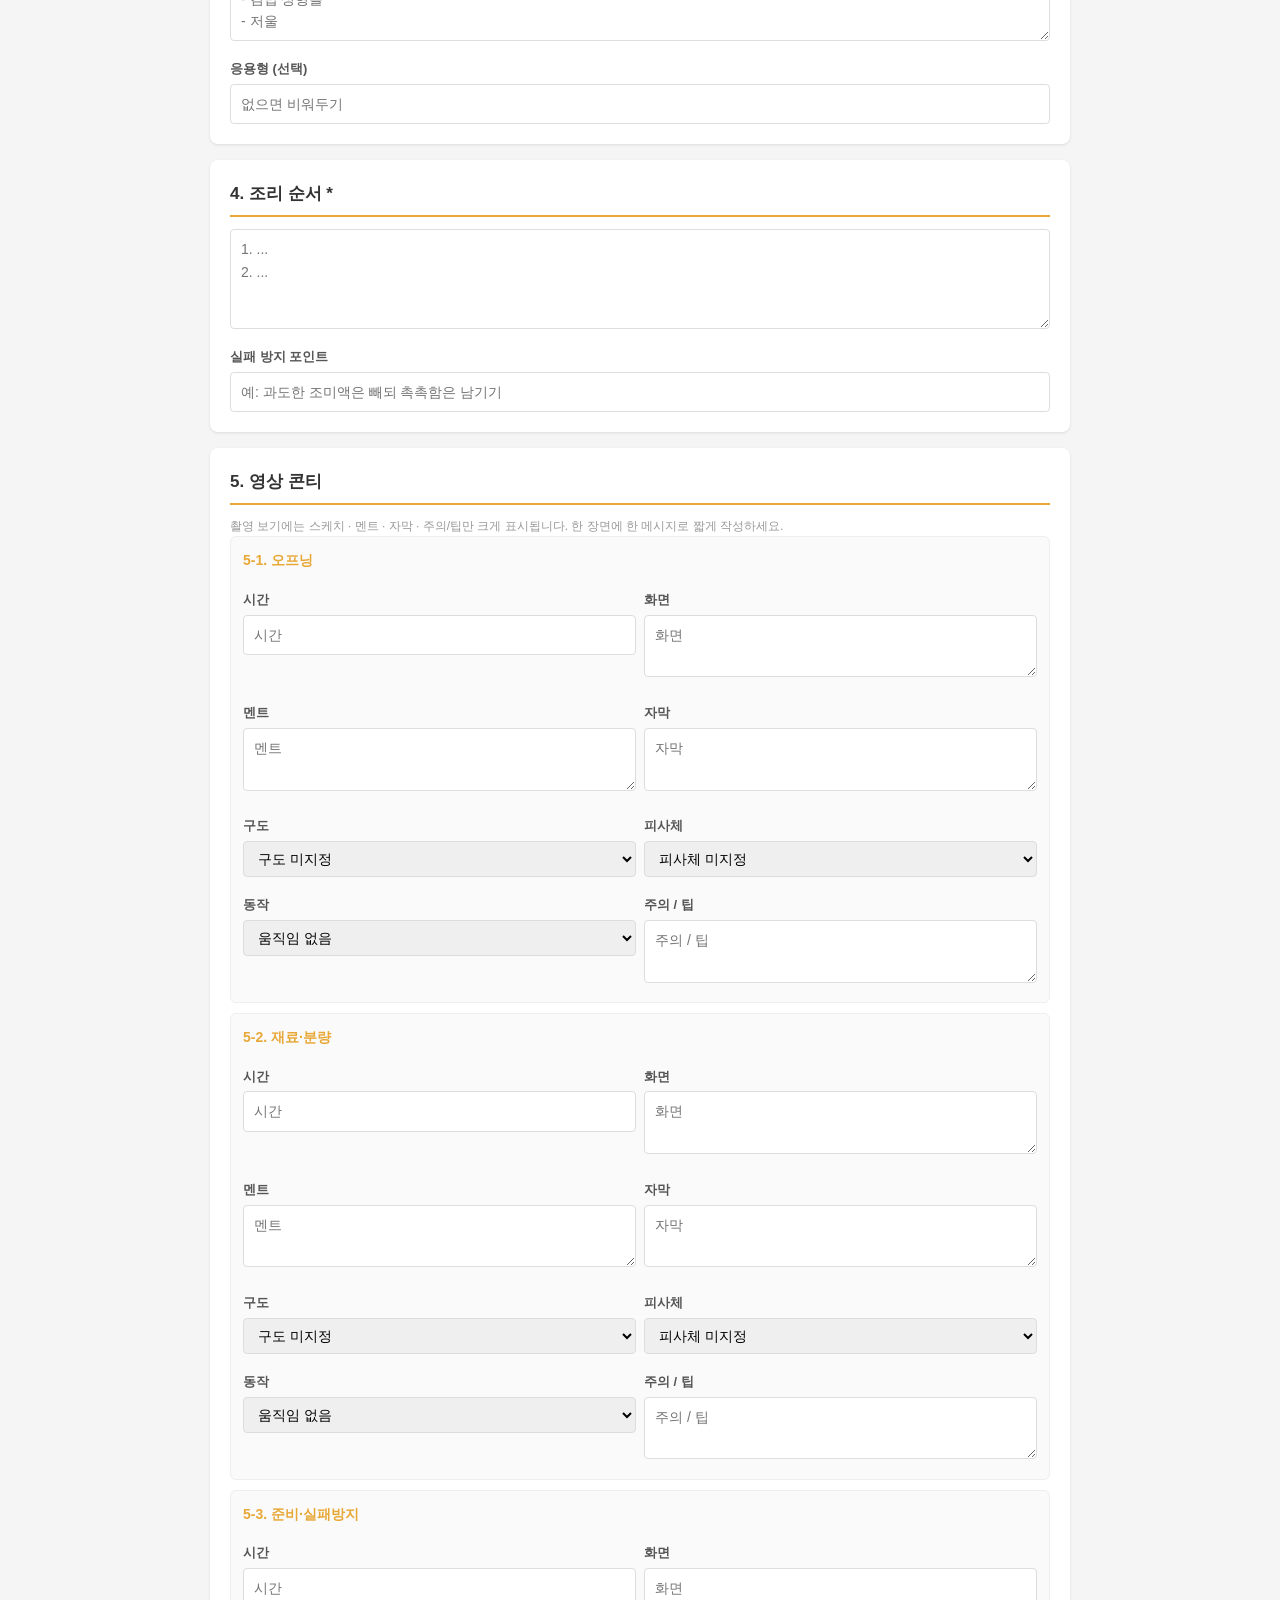
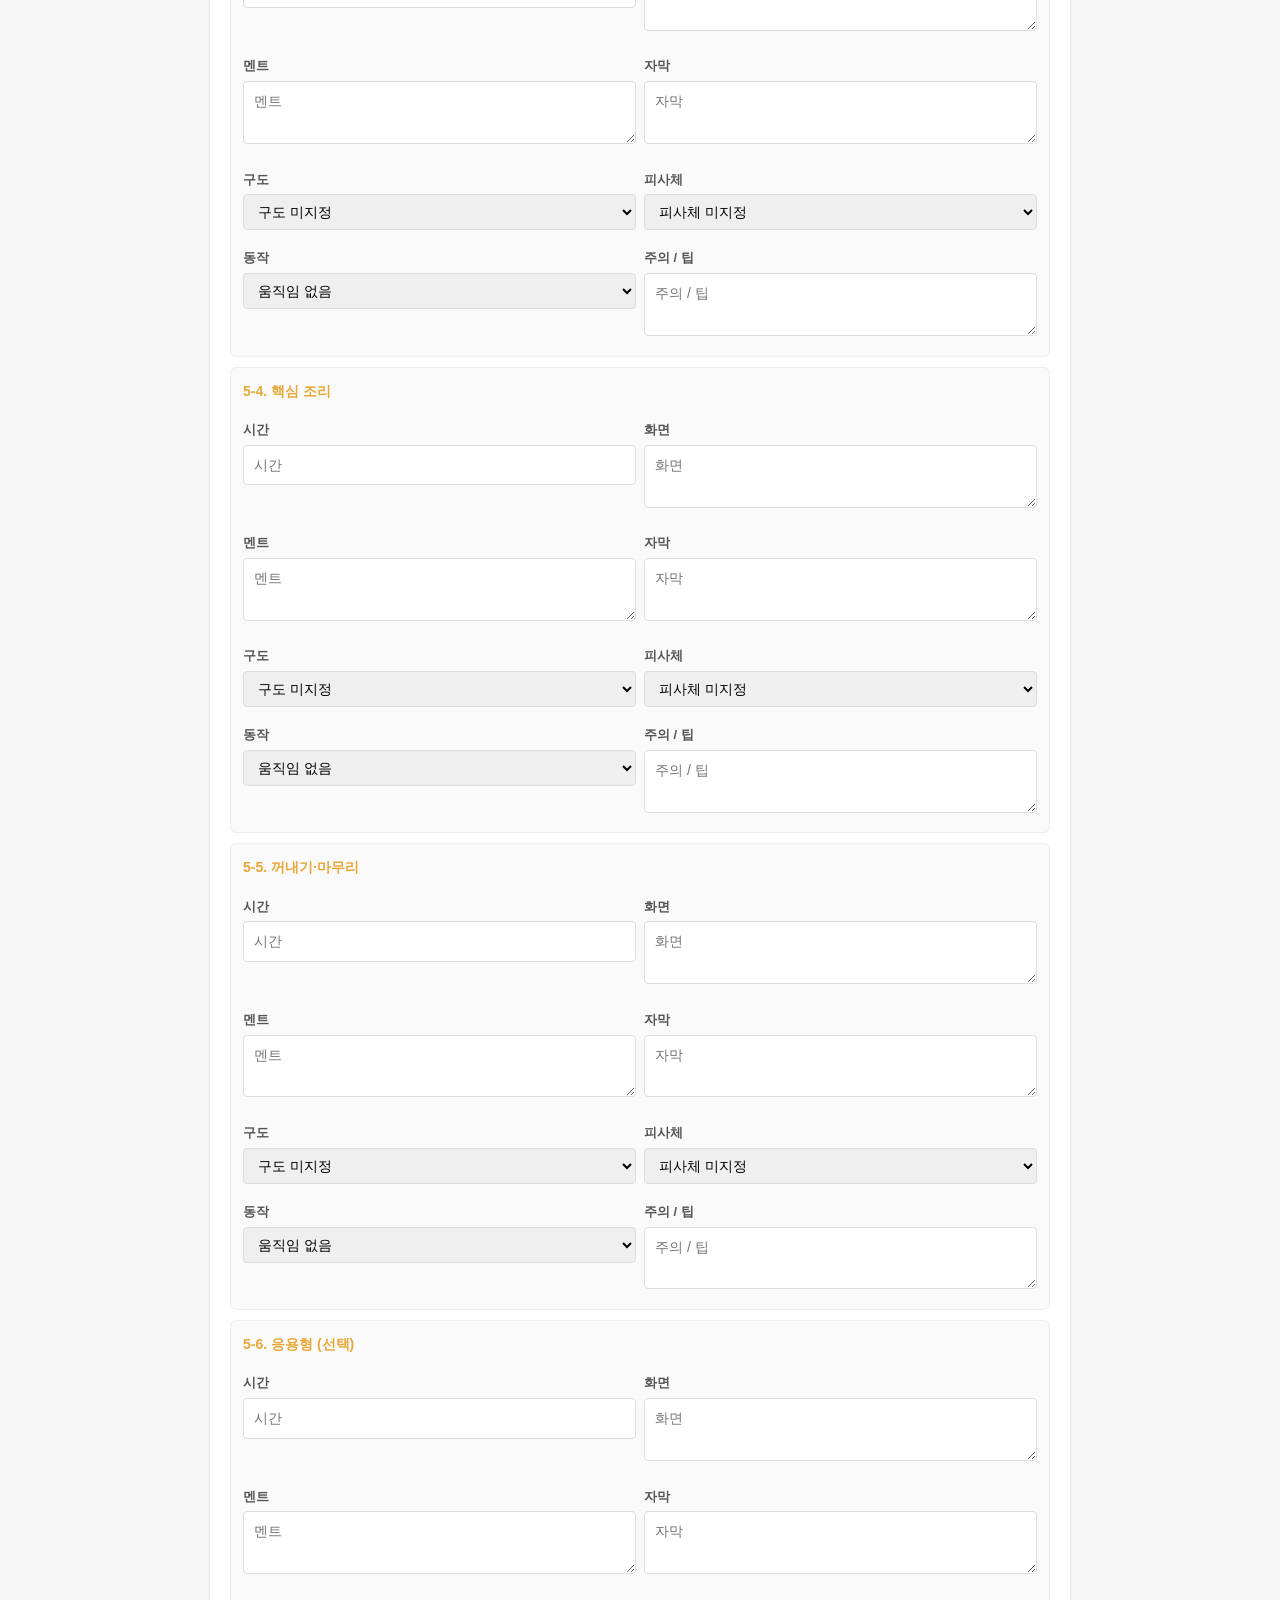
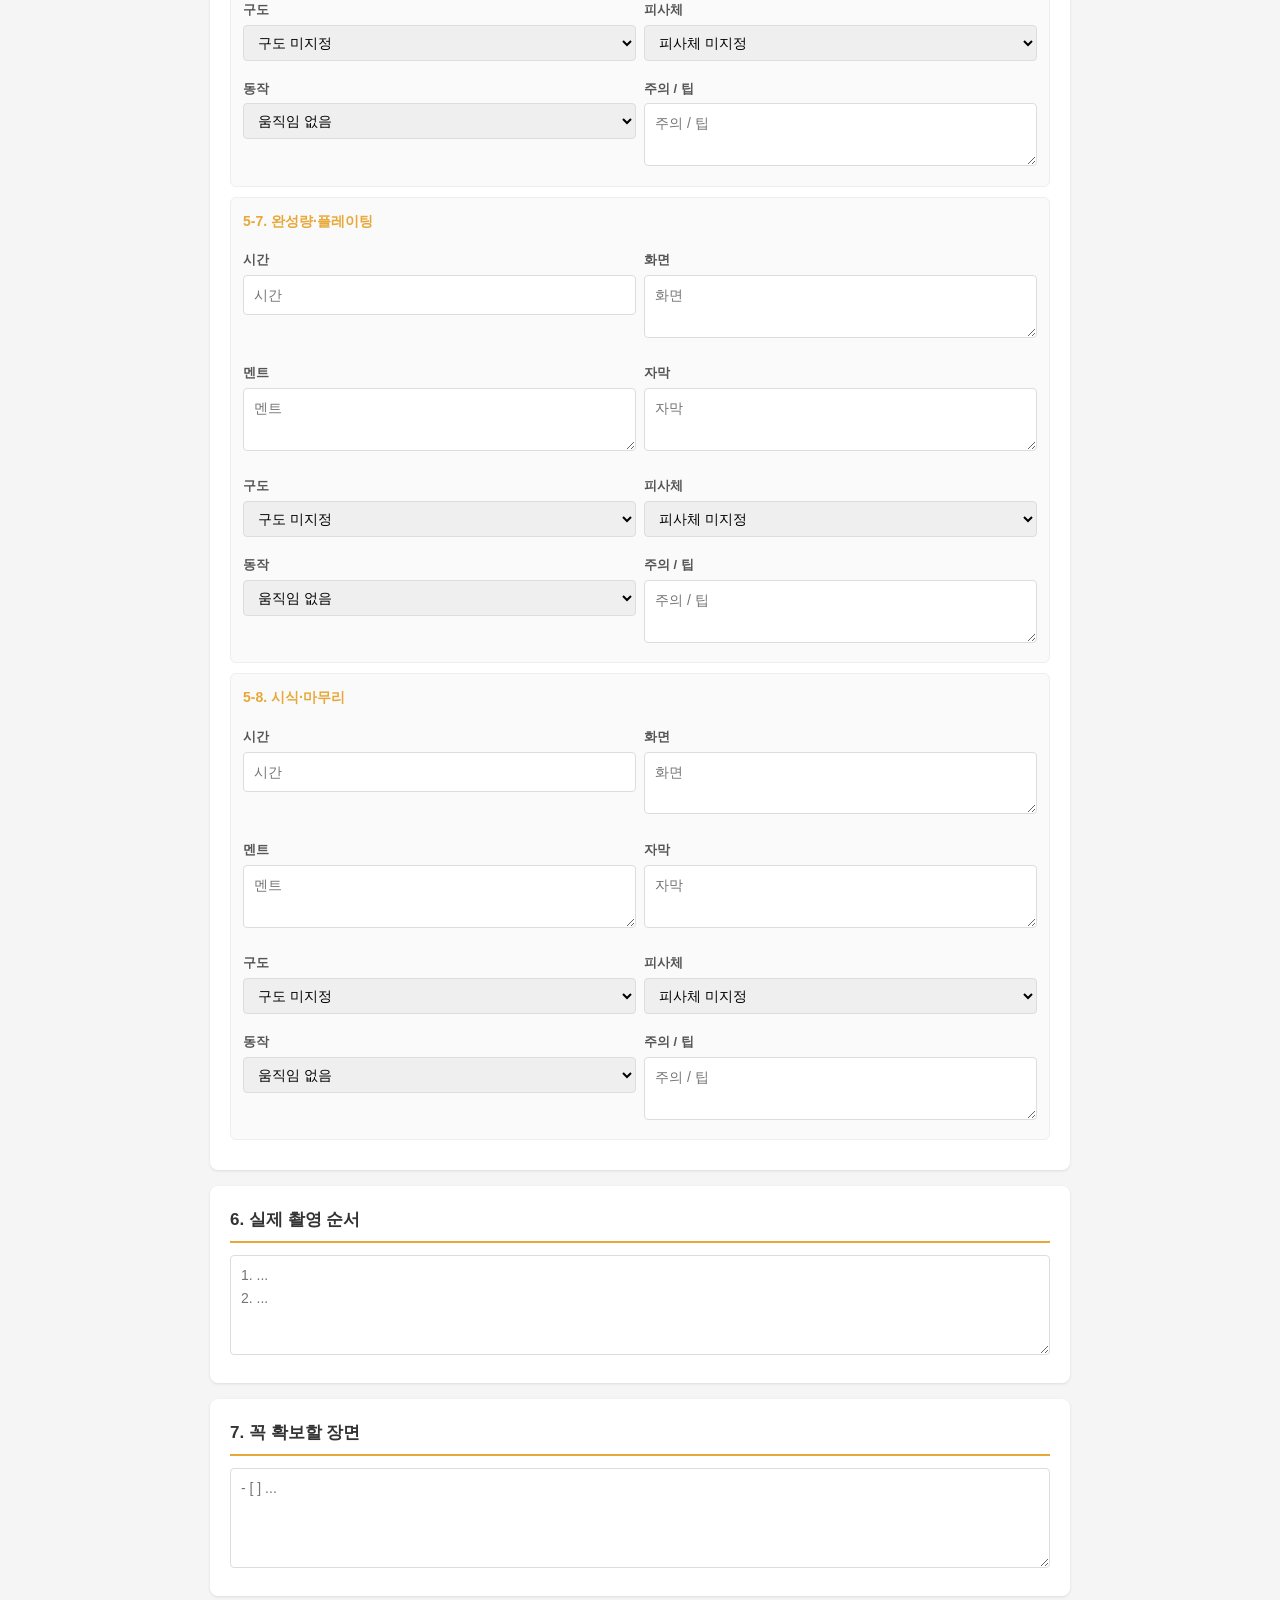
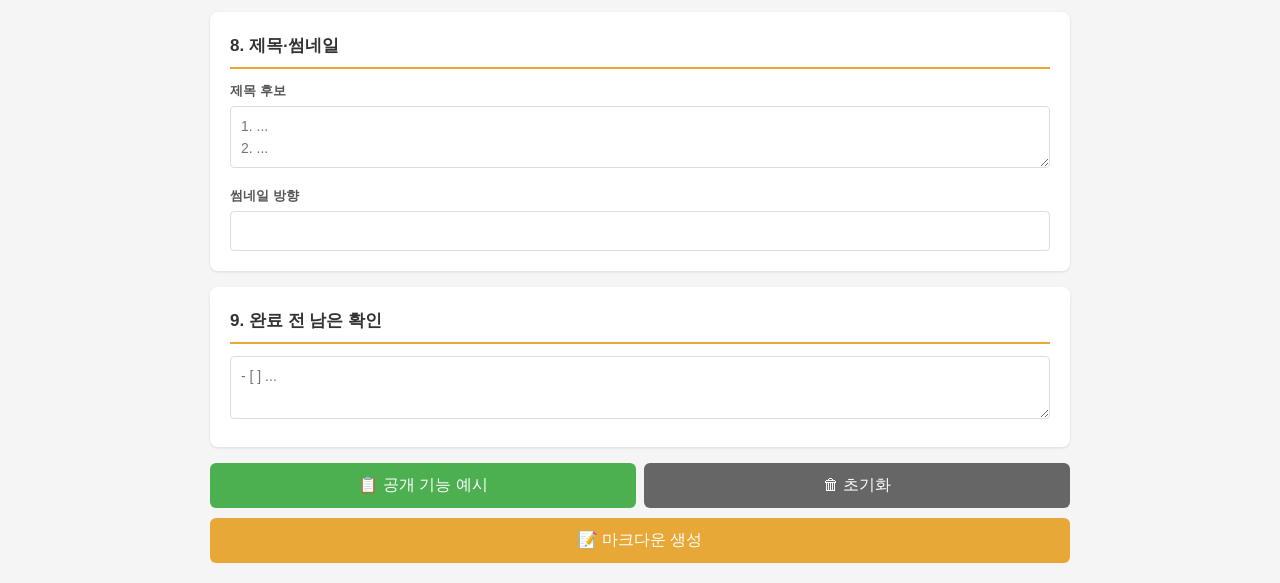
==== commit 94c75617: "콘티 도구 v3.3.1: 새 버전이 새로고침 1~2번이면 보이게 (아이폰 사파리) - 서비스워커: 설치 즉시 적용(skipWaiting), 화면 HTML은 온라인이면 새로 받고 3" ====
--- a/cook-conti.html
+++ b/cook-conti.html
@@ -40,7 +40,7 @@
 </head>
 <body>
 <div class="container">
-<h1>🍳 Cook with Nampy — 콘티 작성 도우미 <span class="status-tag">v3.2</span></h1>
+<h1>🍳 Cook with Nampy — 콘티 작성 도우미 <span class="status-tag">v3.3</span></h1>
 <p class="subtitle">GPT와 만든 콘티를 가져와 촬영 순서대로 확인하세요. 입력과 촬영 체크는 이 기기에 저장됩니다.</p>
 <div class="autosave" id="autosaveMsg"></div>
 
